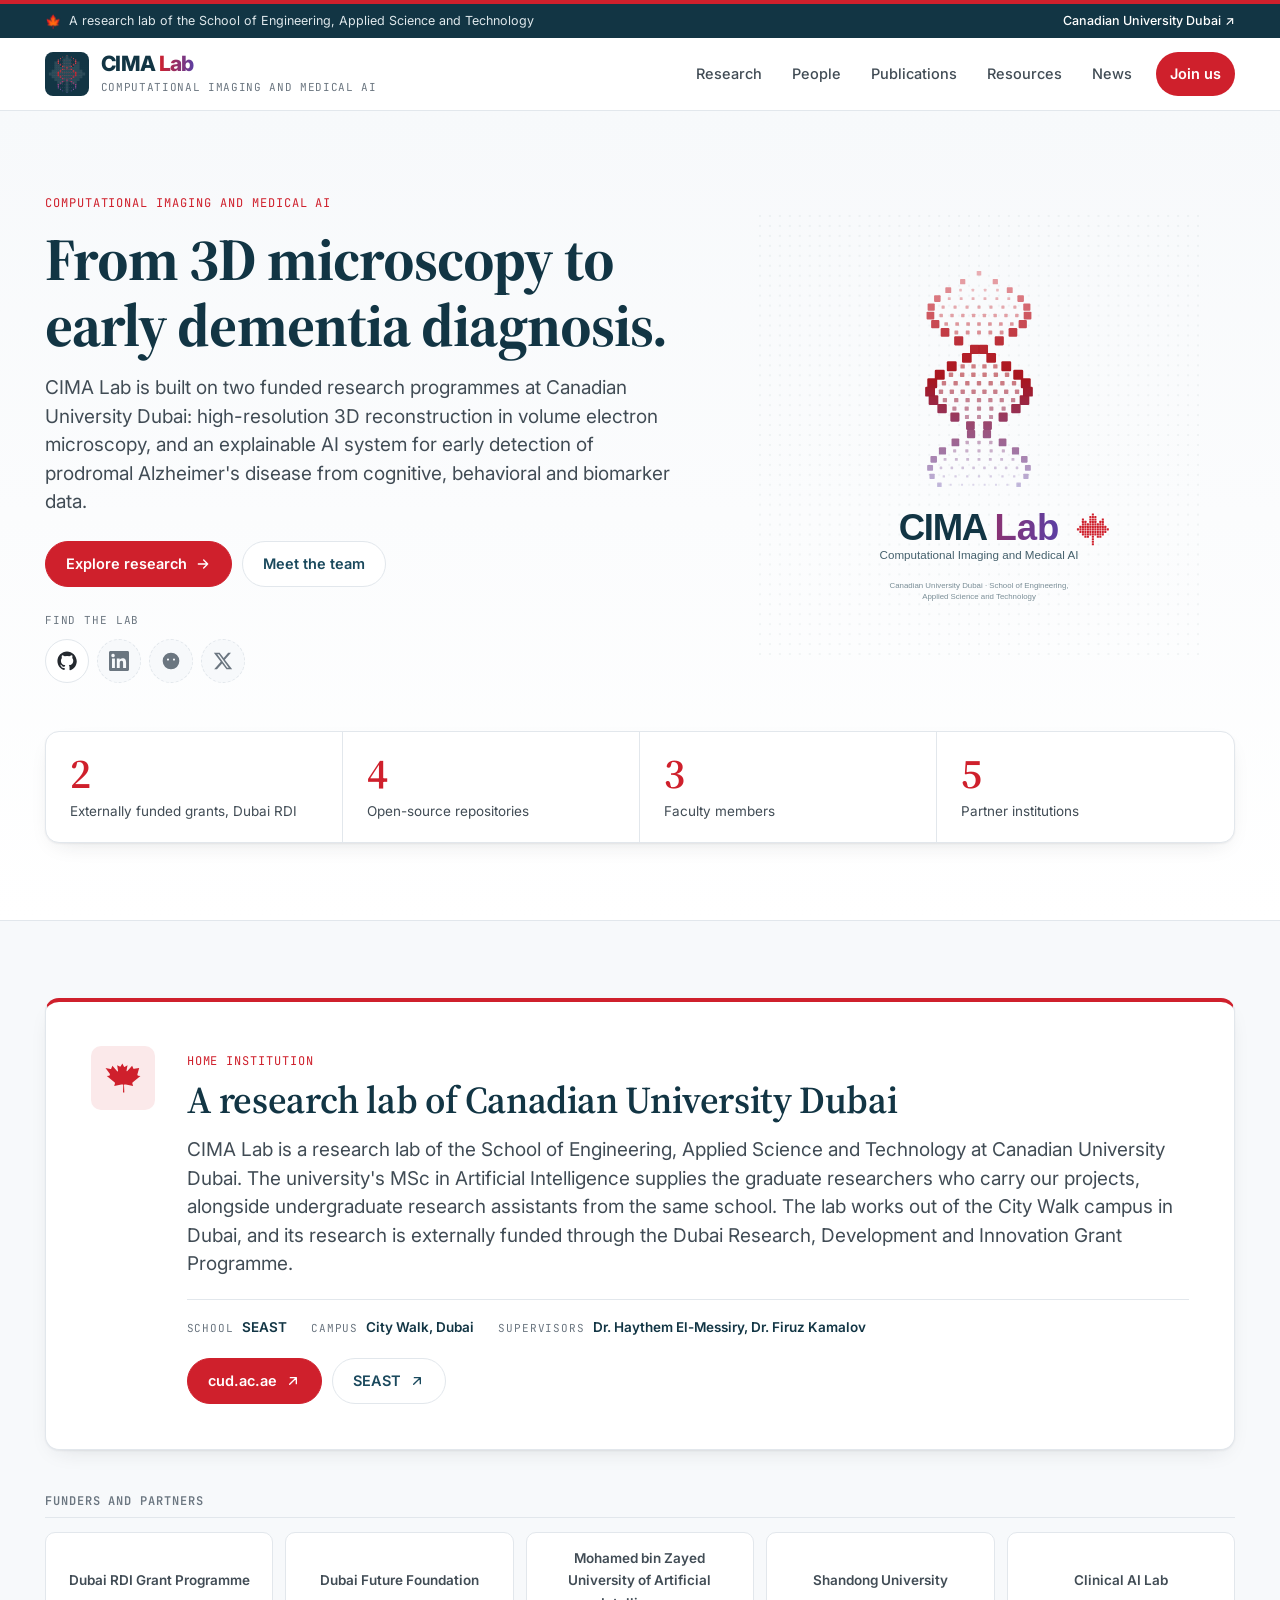
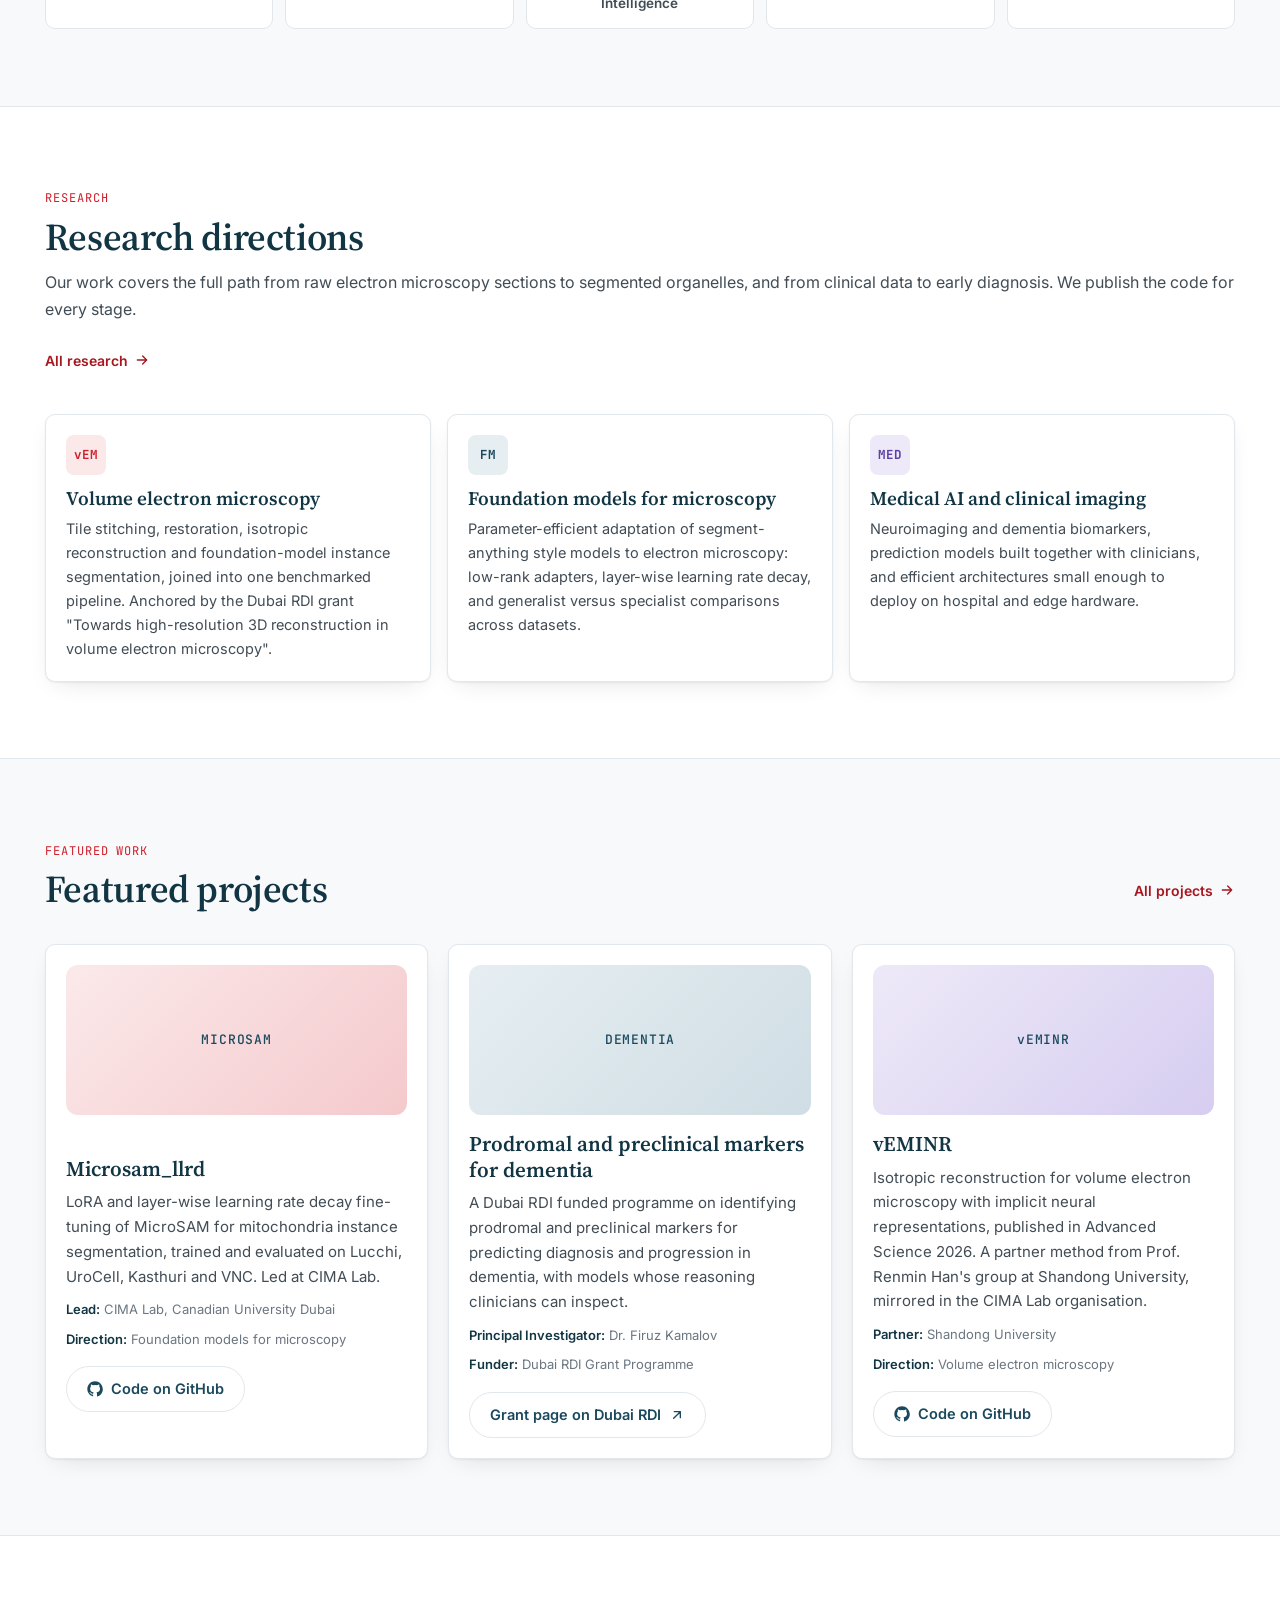
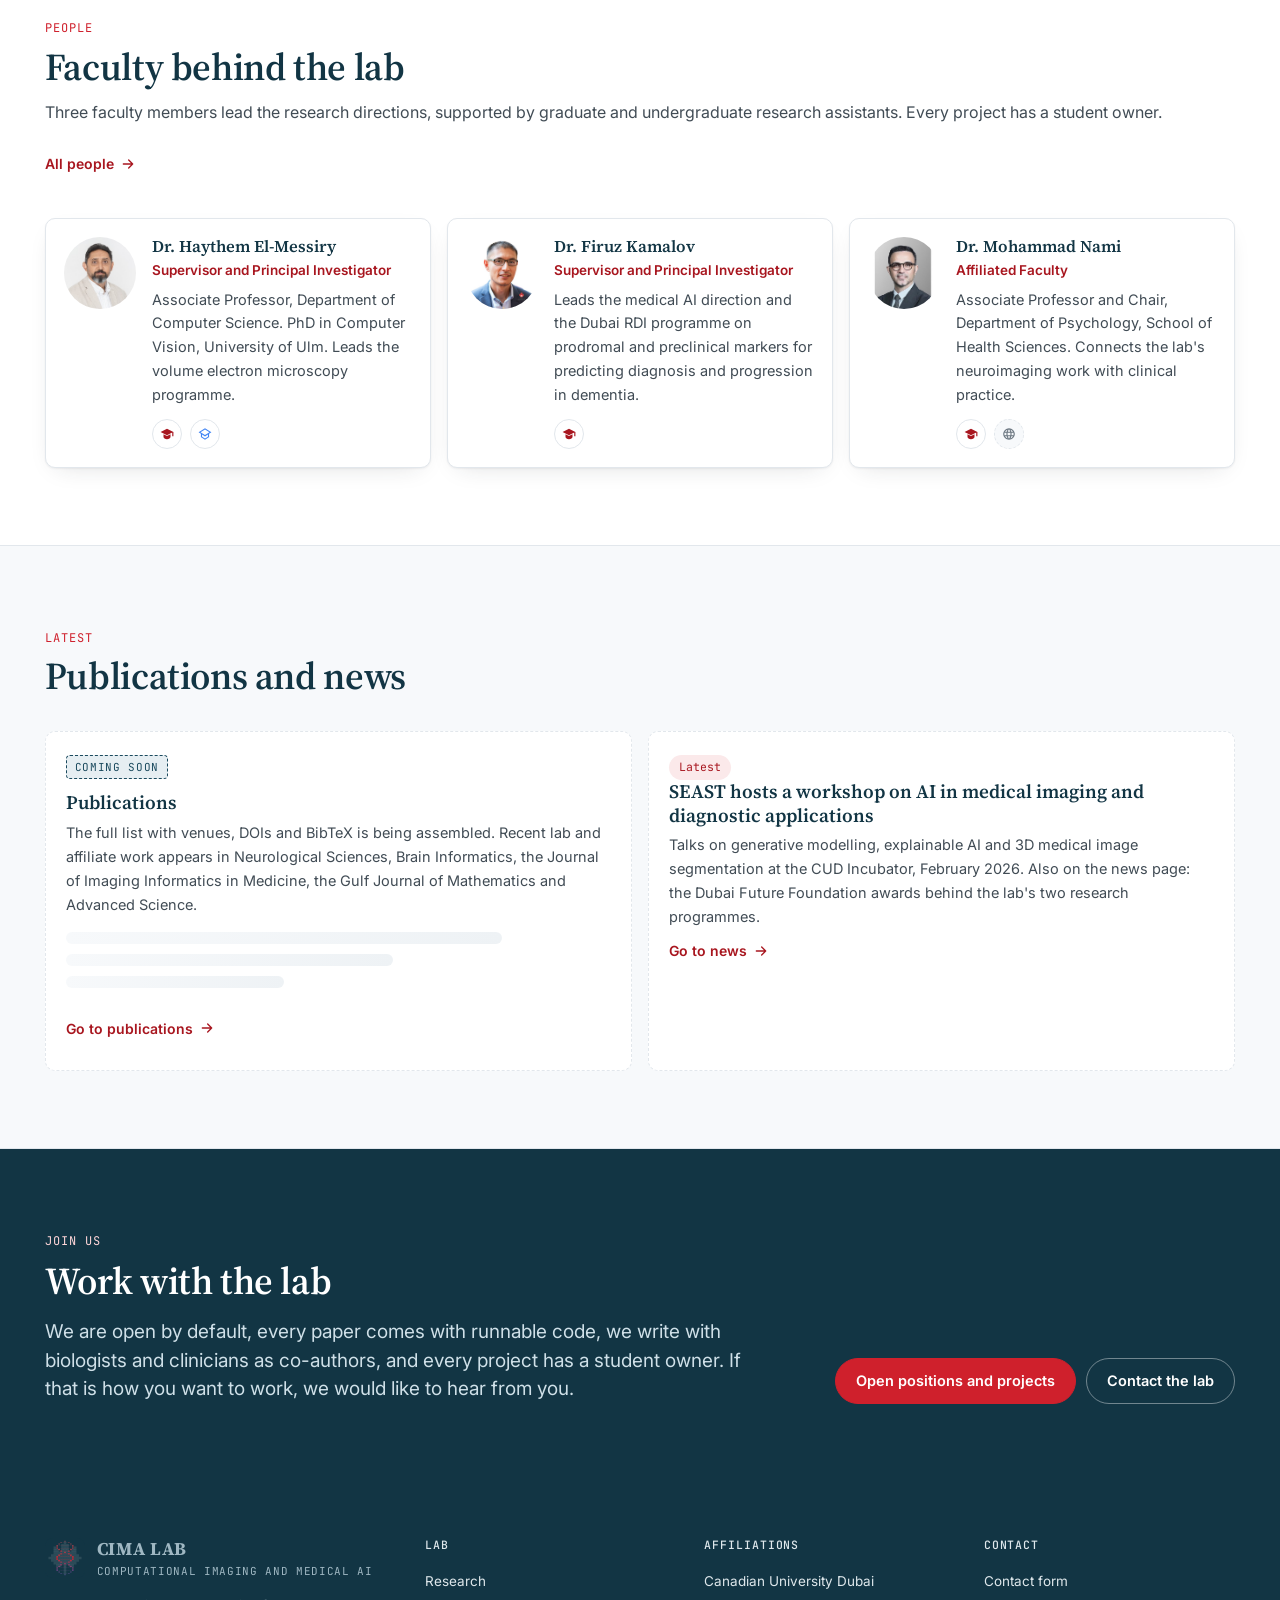
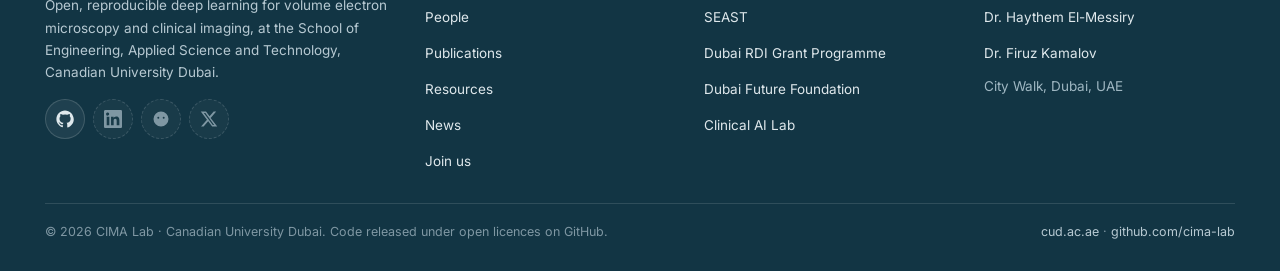
==== index.html @ 33dc1264 "Add CIMA Lab website for GitHub Pages org site" ====
<!DOCTYPE html>
<html lang="en" class="no-js">
<head>
<meta charset="UTF-8">
<meta name="viewport" content="width=device-width, initial-scale=1.0">
<title>CIMA Lab · Computational Imaging and Medical AI · Canadian University Dubai</title>
<meta name="description" content="CIMA Lab at Canadian University Dubai builds open, reproducible deep learning for volume electron microscopy and clinical imaging.">
<meta name="theme-color" content="#CF202C">
<link rel="icon" type="image/svg+xml" href="assets/logo/logo-light.svg">
<link rel="apple-touch-icon" href="assets/logo/logo-light.svg">
<meta property="og:site_name" content="CIMA Lab">
<meta property="og:title" content="CIMA Lab · Computational Imaging and Medical AI">
<meta property="og:description" content="CIMA Lab at Canadian University Dubai builds open, reproducible deep learning for volume electron microscopy and clinical imaging.">
<meta property="og:type" content="website">
<meta property="og:image" content="assets/banner-cover/cover-light.svg">
<meta name="twitter:card" content="summary_large_image">
<link rel="preconnect" href="https://fonts.googleapis.com">
<link rel="preconnect" href="https://fonts.gstatic.com" crossorigin>
<link href="https://fonts.googleapis.com/css2?family=Inter:wght@400;500;600;700&family=Source+Serif+4:opsz,wght@8..60,400;8..60,600;8..60,700&family=JetBrains+Mono:wght@400;500&display=swap" rel="stylesheet">
<link rel="stylesheet" href="css/variables.css">
<link rel="stylesheet" href="css/theme.css">
<link rel="stylesheet" href="css/site.css">
<link rel="stylesheet" href="css/pages/home.css">
</head>
<body>
<a class="skip" href="#main">Skip to content</a>

<!-- University affiliation ribbon (sticky) -->
<div class="unibar" role="region" aria-label="University affiliation">
  <div class="wrap">
    <span><span class="leaf" aria-hidden="true">🍁</span><span class="long">A research lab of the School of Engineering, Applied Science and Technology</span><span class="short" style="display:none">Canadian University Dubai</span></span>
    <a href="https://www.cud.ac.ae" target="_blank" rel="noopener">Canadian University Dubai <span aria-hidden="true">↗</span></a>
  </div>
</div>

<!-- Site header (sticky) -->
<header class="site-header">
  <div class="wrap">
    <a class="logo" href="index.html" aria-label="CIMA Lab home">
      <img src="assets/logo/logo-dark.svg" alt="" width="44" height="44">
      <span><span class="lt"><span class="w1">CIMA</span> <span class="w2">Lab</span></span><span class="ls">Computational Imaging and Medical AI</span></span>
    </a>
    <button class="nav-toggle" aria-expanded="false" aria-controls="site-nav" aria-label="Toggle navigation">
      <svg class="ic-menu" viewBox="0 0 24 24" fill="none" stroke="currentColor" stroke-width="2" stroke-linecap="round"><path d="M4 7h16M4 12h16M4 17h16"/></svg>
      <svg class="ic-close" viewBox="0 0 24 24" fill="none" stroke="currentColor" stroke-width="2" stroke-linecap="round"><path d="M6 6l12 12M18 6L6 18"/></svg>
    </button>
    <nav class="nav" id="site-nav" aria-label="Primary">
      <a href="research/index.html">Research</a>
      <a href="people.html">People</a>
      <a href="publications.html">Publications</a>
      <a href="resources.html">Resources</a>
      <a href="news/index.html">News</a>
      <a class="cta" href="join.html">Join us</a>
    </nav>
  </div>
</header>

<main id="main">

  <!-- 1. Hero -->
  <section class="sec hero" aria-labelledby="hero-title">
    <div class="wrap">
      <div class="hero-grid">
        <div>
          <span class="k">Computational Imaging and Medical AI</span>
          <h1 id="hero-title">From 3D microscopy to early dementia diagnosis.</h1>
          <p class="lede">CIMA Lab is built on two funded research programmes at Canadian University Dubai: high-resolution 3D reconstruction in volume electron microscopy, and an explainable AI system for early detection of prodromal Alzheimer's disease from cognitive, behavioral and biomarker data.</p>
          <div class="btns">
            <a class="btn red" href="research/index.html">Explore research
              <svg viewBox="0 0 24 24" fill="none" stroke="currentColor" stroke-width="2" stroke-linecap="round" stroke-linejoin="round" aria-hidden="true"><path d="M5 12h14M13 6l6 6-6 6"/></svg>
            </a>
            <a class="btn" href="people.html">Meet the team</a>
          </div>
          <div class="hero-links">
            <p class="lbl" id="hero-links-label">Find the lab</p>
            <div class="soc lg" aria-labelledby="hero-links-label">
              <a data-net="github" href="https://github.com/cima-lab" target="_blank" rel="noopener" aria-label="CIMA Lab on GitHub"><svg viewBox="0 0 24 24" aria-hidden="true"><path d="M12 .5C5.7.5.5 5.7.5 12c0 5.1 3.3 9.4 7.9 10.9.6.1.8-.3.8-.6v-2c-3.2.7-3.9-1.4-3.9-1.4-.5-1.3-1.3-1.7-1.3-1.7-1-.7.1-.7.1-.7 1.2.1 1.8 1.2 1.8 1.2 1 1.8 2.8 1.3 3.4 1 .1-.8.4-1.3.7-1.6-2.6-.3-5.3-1.3-5.3-5.7 0-1.3.5-2.3 1.2-3.1-.1-.3-.5-1.5.1-3.1 0 0 1-.3 3.2 1.2a11 11 0 0 1 5.8 0c2.2-1.5 3.2-1.2 3.2-1.2.6 1.6.2 2.8.1 3.1.8.8 1.2 1.8 1.2 3.1 0 4.4-2.7 5.4-5.3 5.7.4.4.8 1.1.8 2.2v3.3c0 .3.2.7.8.6 4.6-1.5 7.9-5.8 7.9-10.9C23.5 5.7 18.3.5 12 .5z"/></svg></a>
              <span class="off" title="LinkedIn page coming soon" aria-label="LinkedIn (coming soon)"><svg viewBox="0 0 24 24" aria-hidden="true"><path d="M20.4 20.4h-3.5v-5.6c0-1.3 0-3-1.9-3s-2.1 1.4-2.1 2.9v5.7H9.4V9h3.4v1.6c.5-.9 1.6-1.9 3.4-1.9 3.6 0 4.3 2.4 4.3 5.5v6.2zM5.3 7.4a2.1 2.1 0 1 1 0-4.1 2.1 2.1 0 0 1 0 4.1zM7.1 20.4H3.6V9h3.5v11.4zM22.2 0H1.8C.8 0 0 .8 0 1.7v20.5c0 1 .8 1.8 1.8 1.8h20.4c1 0 1.8-.8 1.8-1.8V1.7c0-1-.8-1.7-1.8-1.7z"/></svg></span>
              <span class="off" title="Hugging Face organisation coming soon" aria-label="Hugging Face (coming soon)"><svg viewBox="0 0 24 24" aria-hidden="true"><path d="M12 2a10 10 0 1 0 0 20 10 10 0 0 0 0-20zm-3.6 7a1.3 1.3 0 1 1 0 2.6 1.3 1.3 0 0 1 0-2.6zm7.2 0a1.3 1.3 0 1 1 0 2.6 1.3 1.3 0 0 1 0-2.6zM7.4 13.2c1.2 1.6 2.8 2.4 4.6 2.4s3.4-.8 4.6-2.4c.3-.4-.1-.9-.5-.7-1.3.6-2.7.9-4.1.9s-2.8-.3-4.1-.9c-.4-.2-.8.3-.5.7z"/></svg></span>
              <span class="off" title="X account coming soon" aria-label="X (coming soon)"><svg viewBox="0 0 24 24" aria-hidden="true"><path d="M18.2 2h3.4l-7.4 8.5L23 22h-6.8l-5.3-7-6.1 7H1.4l7.9-9L1 2h7l4.8 6.4L18.2 2zm-1.2 18h1.9L7.1 3.9H5.1L17 20z"/></svg></span>
            </div>
          </div>
        </div>

        <img class="hero-art" src="assets/banner-square/banner-transparent.svg" alt="The CIMA Lab mark: a helix of small squares rising through a dotted grid, shading from CUD red into violet, above the CIMA Lab wordmark." width="640" height="640">
      </div>

      <div class="stats">
        <div><b>2</b><span>Externally funded grants, Dubai RDI</span></div>
        <div><b>4</b><span>Open-source repositories</span></div>
        <div><b>3</b><span>Faculty members</span></div>
        <div><b>5</b><span>Partner institutions</span></div>
      </div>
    </div>
  </section>

  <!-- 2. Home institution -->
  <section class="sec alt" aria-labelledby="home-title">
    <div class="wrap">
      <div class="panel cud" data-reveal>
        <div class="cud-mark" aria-hidden="true"><svg viewBox="-67 -47 139 116" aria-hidden="true"><path d="M 0,-45 l 6.5,12.1 c 0.7,1.4 2.1,1.2 3.5,0.5 L 20,-38 l -3.8,20.1 c -0.8,3.7 1.8,3.7 3.1,2.1 l 18.4,-20.6 4.8,11.2 c 0.6,1.3 1.6,1.1 2.9,0.8 L 65,-28 l -6.3,22.9 c -1.3,5.1 -0.8,6.5 3,7.2 l 8.3,1.5 -29.6,24 c -1.2,1.2 -2.4,2.4 -1.5,5.4 l 2.6,8.5 -28,-5.3 c -3.4,-0.6 -6.9,-1.2 -7.1,1.5 l 1.2,29.1 h -5.2 l 1.2,-29.1 c -0.2,-2.7 -3.7,-2.1 -7.1,-1.5 l -28,5.3 2.6,-8.5 c 0.9,-3 -0.3,-4.2 -1.5,-5.4 l -29.6,-24 8.3,-1.5 c 3.8,-0.7 4.3,-2.1 3,-7.2 L -65,-28 l 18.9,4 c 1.3,0.3 2.3,0.5 2.9,-0.8 l 4.8,-11.2 18.4,20.6 c 1.3,1.6 3.9,1.6 3.1,-2.1 L -20,-38 l 10,4.6 c 1.4,0.7 2.8,0.9 3.5,-0.5 z"/></svg></div>
        <div>
          <span class="k">Home institution</span>
          <h2 id="home-title">A research lab of Canadian University Dubai</h2>
          <p>CIMA Lab is a research lab of the School of Engineering, Applied Science and Technology at Canadian University Dubai. The university's MSc in Artificial Intelligence supplies the graduate researchers who carry our projects, alongside undergraduate research assistants from the same school. The lab works out of the City Walk campus in Dubai, and its research is externally funded through the Dubai Research, Development and Innovation Grant Programme.</p>
          <ul class="cud-facts">
            <li><span class="lbl">School</span><b>SEAST</b></li>
            <li><span class="lbl">Campus</span><b>City Walk, Dubai</b></li>
            <li><span class="lbl">Supervisors</span><b>Dr. Haythem El-Messiry, Dr. Firuz Kamalov</b></li>
          </ul>
          <div class="btns">
            <a class="btn red" href="https://www.cud.ac.ae" target="_blank" rel="noopener">cud.ac.ae <svg viewBox="0 0 24 24" fill="none" stroke="currentColor" stroke-width="2" stroke-linecap="round" stroke-linejoin="round" aria-hidden="true"><path d="M7 17 17 7M8 7h9v9"/></svg></a>
            <a class="btn" href="https://www.cud.ac.ae/academics/schools/school-engineering-applied-science-and-technology" target="_blank" rel="noopener">SEAST <svg viewBox="0 0 24 24" fill="none" stroke="currentColor" stroke-width="2" stroke-linecap="round" stroke-linejoin="round" aria-hidden="true"><path d="M7 17 17 7M8 7h9v9"/></svg></a>
          </div>
        </div>
      </div>

      <div class="funders">
        <h3 class="role-h" id="partners-title">Funders and partners</h3>
        <div class="partners" aria-labelledby="partners-title">
          <a href="https://dubairdi.ae" target="_blank" rel="noopener">Dubai RDI Grant Programme</a>
          <a href="https://www.dubaifuture.ae" target="_blank" rel="noopener">Dubai Future Foundation</a>
          <a href="https://mbzuai.ac.ae" target="_blank" rel="noopener">Mohamed bin Zayed University of Artificial Intelligence</a>
          <a href="https://en.sdu.edu.cn" target="_blank" rel="noopener">Shandong University</a>
          <a href="https://clinicalailab.com" target="_blank" rel="noopener">Clinical AI Lab</a>
        </div>
      </div>
    </div>
  </section>

  <!-- 3. Research directions -->
  <section class="sec" aria-labelledby="research-title">
    <div class="wrap">
      <div class="sh">
        <div>
          <span class="k">Research</span>
          <h2 id="research-title">Research directions</h2>
          <p>Our work covers the full path from raw electron microscopy sections to segmented organelles, and from clinical data to early diagnosis. We publish the code for every stage.</p>
        </div>
        <a class="more" href="research/index.html">All research
          <svg viewBox="0 0 24 24" fill="none" stroke="currentColor" stroke-width="2" stroke-linecap="round" stroke-linejoin="round" aria-hidden="true"><path d="M5 12h14M13 6l6 6-6 6"/></svg>
        </a>
      </div>
      <div class="grid g3">
        <article class="card hover" data-reveal>
          <div class="ico" aria-hidden="true">vEM</div>
          <h3>Volume electron microscopy</h3>
          <p>Tile stitching, restoration, isotropic reconstruction and foundation-model instance segmentation, joined into one benchmarked pipeline. Anchored by the Dubai RDI grant "Towards high-resolution 3D reconstruction in volume electron microscopy".</p>
        </article>
        <article class="card hover" data-reveal>
          <div class="ico navy" aria-hidden="true">FM</div>
          <h3>Foundation models for microscopy</h3>
          <p>Parameter-efficient adaptation of segment-anything style models to electron microscopy: low-rank adapters, layer-wise learning rate decay, and generalist versus specialist comparisons across datasets.</p>
        </article>
        <article class="card hover" data-reveal>
          <div class="ico violet" aria-hidden="true">MED</div>
          <h3>Medical AI and clinical imaging</h3>
          <p>Neuroimaging and dementia biomarkers, prediction models built together with clinicians, and efficient architectures small enough to deploy on hospital and edge hardware.</p>
        </article>
      </div>
    </div>
  </section>

  <!-- 4. Featured work -->
  <section class="sec alt" aria-labelledby="featured-title">
    <div class="wrap">
      <div class="sh">
        <div>
          <span class="k">Featured work</span>
          <h2 id="featured-title">Featured projects</h2>
        </div>
        <a class="more" href="research/index.html">All projects
          <svg viewBox="0 0 24 24" fill="none" stroke="currentColor" stroke-width="2" stroke-linecap="round" stroke-linejoin="round" aria-hidden="true"><path d="M5 12h14M13 6l6 6-6 6"/></svg>
        </a>
      </div>
      <div class="grid featured">

        <article class="hcard compact" data-reveal>
          <div class="media red" aria-hidden="true"><span class="glyph">MICROSAM</span></div>
          <div>
            <h3>Microsam_llrd</h3>
            <p>LoRA and layer-wise learning rate decay fine-tuning of MicroSAM for mitochondria instance segmentation, trained and evaluated on Lucchi, UroCell, Kasthuri and VNC. Led at CIMA Lab.</p>
            <div class="meta"><span><b>Lead:</b> CIMA Lab, Canadian University Dubai</span><span><b>Direction:</b> Foundation models for microscopy</span></div>
            <div class="actions">
              <a class="btn" href="https://github.com/cima-lab/Microsam_llrd" target="_blank" rel="noopener">
                <svg viewBox="0 0 24 24" fill="currentColor" aria-hidden="true"><path d="M12 .5C5.7.5.5 5.7.5 12c0 5.1 3.3 9.4 7.9 10.9.6.1.8-.3.8-.6v-2c-3.2.7-3.9-1.4-3.9-1.4-.5-1.3-1.3-1.7-1.3-1.7-1-.7.1-.7.1-.7 1.2.1 1.8 1.2 1.8 1.2 1 1.8 2.8 1.3 3.4 1 .1-.8.4-1.3.7-1.6-2.6-.3-5.3-1.3-5.3-5.7 0-1.3.5-2.3 1.2-3.1-.1-.3-.5-1.5.1-3.1 0 0 1-.3 3.2 1.2a11 11 0 0 1 5.8 0c2.2-1.5 3.2-1.2 3.2-1.2.6 1.6.2 2.8.1 3.1.8.8 1.2 1.8 1.2 3.1 0 4.4-2.7 5.4-5.3 5.7.4.4.8 1.1.8 2.2v3.3c0 .3.2.7.8.6 4.6-1.5 7.9-5.8 7.9-10.9C23.5 5.7 18.3.5 12 .5z"/></svg>
                Code on GitHub
              </a>
            </div>
          </div>
        </article>

        <article class="hcard compact" data-reveal>
          <div class="media" aria-hidden="true"><span class="glyph">DEMENTIA</span></div>
          <div>
            <h3>Prodromal and preclinical markers for dementia</h3>
            <p>A Dubai RDI funded programme on identifying prodromal and preclinical markers for predicting diagnosis and progression in dementia, with models whose reasoning clinicians can inspect.</p>
            <div class="meta"><span><b>Principal Investigator:</b> Dr. Firuz Kamalov</span><span><b>Funder:</b> Dubai RDI Grant Programme</span></div>
            <div class="actions">
              <a class="btn" href="https://dubairdi.ae/grant-initiatives-identifying-prodromal-and-preclinical-markers-for-predicting-diagnosis-and-progression-in-dementia-2" target="_blank" rel="noopener">
                Grant page on Dubai RDI
                <svg viewBox="0 0 24 24" fill="none" stroke="currentColor" stroke-width="2" stroke-linecap="round" stroke-linejoin="round" aria-hidden="true"><path d="M7 17 17 7M8 7h9v9"/></svg>
              </a>
            </div>
          </div>
        </article>

        <article class="hcard compact" data-reveal>
          <div class="media violet" aria-hidden="true"><span class="glyph">vEMINR</span></div>
          <div>
            <h3>vEMINR</h3>
            <p>Isotropic reconstruction for volume electron microscopy with implicit neural representations, published in Advanced Science 2026. A partner method from Prof. Renmin Han's group at Shandong University, mirrored in the CIMA Lab organisation.</p>
            <div class="meta"><span><b>Partner:</b> Shandong University</span><span><b>Direction:</b> Volume electron microscopy</span></div>
            <div class="actions">
              <a class="btn" href="https://github.com/cima-lab/vEMINR" target="_blank" rel="noopener">
                <svg viewBox="0 0 24 24" fill="currentColor" aria-hidden="true"><path d="M12 .5C5.7.5.5 5.7.5 12c0 5.1 3.3 9.4 7.9 10.9.6.1.8-.3.8-.6v-2c-3.2.7-3.9-1.4-3.9-1.4-.5-1.3-1.3-1.7-1.3-1.7-1-.7.1-.7.1-.7 1.2.1 1.8 1.2 1.8 1.2 1 1.8 2.8 1.3 3.4 1 .1-.8.4-1.3.7-1.6-2.6-.3-5.3-1.3-5.3-5.7 0-1.3.5-2.3 1.2-3.1-.1-.3-.5-1.5.1-3.1 0 0 1-.3 3.2 1.2a11 11 0 0 1 5.8 0c2.2-1.5 3.2-1.2 3.2-1.2.6 1.6.2 2.8.1 3.1.8.8 1.2 1.8 1.2 3.1 0 4.4-2.7 5.4-5.3 5.7.4.4.8 1.1.8 2.2v3.3c0 .3.2.7.8.6 4.6-1.5 7.9-5.8 7.9-10.9C23.5 5.7 18.3.5 12 .5z"/></svg>
                Code on GitHub
              </a>
            </div>
          </div>
        </article>

      </div>
    </div>
  </section>

  <!-- 5. People preview -->
  <section class="sec" aria-labelledby="people-title">
    <div class="wrap">
      <div class="sh">
        <div>
          <span class="k">People</span>
          <h2 id="people-title">Faculty behind the lab</h2>
          <p>Three faculty members lead the research directions, supported by graduate and undergraduate research assistants. Every project has a student owner.</p>
        </div>
        <a class="more" href="people.html">All people
          <svg viewBox="0 0 24 24" fill="none" stroke="currentColor" stroke-width="2" stroke-linecap="round" stroke-linejoin="round" aria-hidden="true"><path d="M5 12h14M13 6l6 6-6 6"/></svg>
        </a>
      </div>
      <div class="grid g3">

        <article class="person" data-reveal>
          <img class="av" src="assets/people/haythem-el-messiry.jpg" alt="Dr. Haythem El-Messiry" width="72" height="72">
          <div>
            <h3>Dr. Haythem El-Messiry</h3>
            <p class="t">Supervisor and Principal Investigator</p>
            <p>Associate Professor, Department of Computer Science. PhD in Computer Vision, University of Ulm. Leads the volume electron microscopy programme.</p>
            <div class="soc sm">
              <a data-net="cud" href="https://www.cud.ac.ae/personnel/dr-haytham-el-messiry" target="_blank" rel="noopener" aria-label="Dr. Haythem El-Messiry, university profile"><svg viewBox="0 0 24 24" aria-hidden="true"><path d="M12 3 1 8.5l11 5.5 9-4.5V16h2V8.5L12 3zm-6 9.6V17c0 1.7 2.7 4 6 4s6-2.3 6-4v-4.4l-6 3-6-3z"/></svg></a>
              <a data-net="scholar" href="https://scholar.google.com/citations?view_op=view_citation&amp;hl=en&amp;user=DuK-U6oAAAAJ&amp;citation_for_view=DuK-U6oAAAAJ:4TOpqqG69KYC" target="_blank" rel="noopener" aria-label="Dr. Haythem El-Messiry on Google Scholar"><svg viewBox="0 0 24 24" aria-hidden="true"><path d="M12 2 1 9l4 2.6V17c0 .3.2.6.4.7L12 22l6.6-4.3c.2-.1.4-.4.4-.7v-5.4L23 9 12 2zm0 2.4L19.6 9 12 13.9 4.4 9 12 4.4zM7 12.9l5 3.2 5-3.2v3.6l-5 3.2-5-3.2v-3.6z"/></svg></a>
            </div>
          </div>
        </article>

        <article class="person" data-reveal>
          <img class="av" src="assets/people/firuz-kamalov.jpg" alt="Dr. Firuz Kamalov" width="72" height="72">
          <div>
            <h3>Dr. Firuz Kamalov</h3>
            <p class="t">Supervisor and Principal Investigator</p>
            <p>Leads the medical AI direction and the Dubai RDI programme on prodromal and preclinical markers for predicting diagnosis and progression in dementia.</p>
            <div class="soc sm">
              <a data-net="cud" href="https://www.cud.ac.ae/personnel/dr-firuz-kamalov" target="_blank" rel="noopener" aria-label="Dr. Firuz Kamalov, university profile"><svg viewBox="0 0 24 24" aria-hidden="true"><path d="M12 3 1 8.5l11 5.5 9-4.5V16h2V8.5L12 3zm-6 9.6V17c0 1.7 2.7 4 6 4s6-2.3 6-4v-4.4l-6 3-6-3z"/></svg></a>
            </div>
          </div>
        </article>

        <article class="person" data-reveal>
          <img class="av" src="assets/people/mohammad-nami.jpg" alt="Dr. Mohammad Nami" width="72" height="72">
          <div>
            <h3>Dr. Mohammad Nami</h3>
            <p class="t">Affiliated Faculty</p>
            <p>Associate Professor and Chair, Department of Psychology, School of Health Sciences. Connects the lab's neuroimaging work with clinical practice.</p>
            <div class="soc sm">
              <a data-net="cud" href="https://www.cud.ac.ae/personnel/dr-mohammad-nami" target="_blank" rel="noopener" aria-label="Dr. Mohammad Nami, university profile"><svg viewBox="0 0 24 24" aria-hidden="true"><path d="M12 3 1 8.5l11 5.5 9-4.5V16h2V8.5L12 3zm-6 9.6V17c0 1.7 2.7 4 6 4s6-2.3 6-4v-4.4l-6 3-6-3z"/></svg></a>
              <span class="off" title="Personal website not yet listed" aria-label="Website (not available)"><svg viewBox="0 0 24 24" aria-hidden="true"><path d="M12 2a10 10 0 1 0 0 20 10 10 0 0 0 0-20zm6.9 6h-3a15 15 0 0 0-1.3-3.5A8 8 0 0 1 18.9 8zM12 4c.9 1.2 1.6 2.6 2 4h-4c.4-1.4 1.1-2.8 2-4zM4.3 14a8 8 0 0 1 0-4h3.4a17 17 0 0 0 0 4H4.3zm.8 2h3a15 15 0 0 0 1.3 3.5A8 8 0 0 1 5.1 16zm3-8h-3a8 8 0 0 1 4.3-3.5A15 15 0 0 0 8.1 8zM12 20c-.9-1.2-1.6-2.6-2-4h4c-.4 1.4-1.1 2.8-2 4zm2.4-6H9.6a15 15 0 0 1 0-4h4.8a15 15 0 0 1 0 4zm.3 5.5A15 15 0 0 0 16 16h3a8 8 0 0 1-4.3 3.5zM16.3 14a17 17 0 0 0 0-4h3.4a8 8 0 0 1 0 4h-3.4z"/></svg></span>
            </div>
          </div>
        </article>

      </div>
    </div>
  </section>

  <!-- 6. Latest -->
  <section class="sec alt" aria-labelledby="latest-title">
    <div class="wrap">
      <div class="sh">
        <div>
          <span class="k">Latest</span>
          <h2 id="latest-title">Publications and news</h2>
        </div>
      </div>
      <div class="grid g2">

        <article class="soon-card" data-reveal>
          <span class="badge-soon">Coming soon</span>
          <h3>Publications</h3>
          <p>The full list with venues, DOIs and BibTeX is being assembled. Recent lab and affiliate work appears in Neurological Sciences, Brain Informatics, the Journal of Imaging Informatics in Medicine, the Gulf Journal of Mathematics and Advanced Science.</p>
          <div class="lines" aria-hidden="true">
            <div class="skeleton line w80"></div>
            <div class="skeleton line w60"></div>
            <div class="skeleton line w40"></div>
          </div>
          <a class="more" href="publications.html">Go to publications
            <svg viewBox="0 0 24 24" fill="none" stroke="currentColor" stroke-width="2" stroke-linecap="round" stroke-linejoin="round" aria-hidden="true"><path d="M5 12h14M13 6l6 6-6 6"/></svg>
          </a>
        </article>

        <article class="soon-card" data-reveal>
          <span class="pill red">Latest</span>
          <h3><a href="news/seast-ai-medical-imaging-workshop.html">SEAST hosts a workshop on AI in medical imaging and diagnostic applications</a></h3>
          <p>Talks on generative modelling, explainable AI and 3D medical image segmentation at the CUD Incubator, February 2026. Also on the news page: the Dubai Future Foundation awards behind the lab's two research programmes.</p>
          <a class="more" href="news/index.html">Go to news
            <svg viewBox="0 0 24 24" fill="none" stroke="currentColor" stroke-width="2" stroke-linecap="round" stroke-linejoin="round" aria-hidden="true"><path d="M5 12h14M13 6l6 6-6 6"/></svg>
          </a>
        </article>

      </div>
    </div>
  </section>

  <!-- 7. Join us -->
  <section class="sec join" aria-labelledby="join-title">
    <div class="wrap">
      <div>
        <span class="k">Join us</span>
        <h2 id="join-title">Work with the lab</h2>
        <p>We are open by default, every paper comes with runnable code, we write with biologists and clinicians as co-authors, and every project has a student owner. If that is how you want to work, we would like to hear from you.</p>
      </div>
      <div class="btns">
        <a class="btn red" href="join.html">Open positions and projects</a>
        <a class="btn on-dark" href="join.html#contact">Contact the lab</a>
      </div>
    </div>
  </section>

</main>

<!-- Footer -->
<footer class="site-footer">
  <div class="wrap">
    <div class="top">
      <div>
        <a class="fbrand" href="index.html"><img src="assets/logo/logo-dark.svg" alt="" width="40" height="40"><span><b>CIMA Lab</b><span>Computational Imaging and Medical AI</span></span></a>
        <p>Open, reproducible deep learning for volume electron microscopy and clinical imaging, at the School of Engineering, Applied Science and Technology, Canadian University Dubai.</p>
        <div class="soc" style="margin-top:16px">
          <a data-net="github" href="https://github.com/cima-lab" target="_blank" rel="noopener" aria-label="GitHub"><svg viewBox="0 0 24 24" aria-hidden="true"><path d="M12 .5C5.7.5.5 5.7.5 12c0 5.1 3.3 9.4 7.9 10.9.6.1.8-.3.8-.6v-2c-3.2.7-3.9-1.4-3.9-1.4-.5-1.3-1.3-1.7-1.3-1.7-1-.7.1-.7.1-.7 1.2.1 1.8 1.2 1.8 1.2 1 1.8 2.8 1.3 3.4 1 .1-.8.4-1.3.7-1.6-2.6-.3-5.3-1.3-5.3-5.7 0-1.3.5-2.3 1.2-3.1-.1-.3-.5-1.5.1-3.1 0 0 1-.3 3.2 1.2a11 11 0 0 1 5.8 0c2.2-1.5 3.2-1.2 3.2-1.2.6 1.6.2 2.8.1 3.1.8.8 1.2 1.8 1.2 3.1 0 4.4-2.7 5.4-5.3 5.7.4.4.8 1.1.8 2.2v3.3c0 .3.2.7.8.6 4.6-1.5 7.9-5.8 7.9-10.9C23.5 5.7 18.3.5 12 .5z"/></svg></a>
          <span class="off" title="LinkedIn page coming soon" aria-label="LinkedIn (coming soon)"><svg viewBox="0 0 24 24" aria-hidden="true"><path d="M20.4 20.4h-3.5v-5.6c0-1.3 0-3-1.9-3s-2.1 1.4-2.1 2.9v5.7H9.4V9h3.4v1.6c.5-.9 1.6-1.9 3.4-1.9 3.6 0 4.3 2.4 4.3 5.5v6.2zM5.3 7.4a2.1 2.1 0 1 1 0-4.1 2.1 2.1 0 0 1 0 4.1zM7.1 20.4H3.6V9h3.5v11.4zM22.2 0H1.8C.8 0 0 .8 0 1.7v20.5c0 1 .8 1.8 1.8 1.8h20.4c1 0 1.8-.8 1.8-1.8V1.7c0-1-.8-1.7-1.8-1.7z"/></svg></span>
          <span class="off" title="Hugging Face organisation coming soon" aria-label="Hugging Face (coming soon)"><svg viewBox="0 0 24 24" aria-hidden="true"><path d="M12 2a10 10 0 1 0 0 20 10 10 0 0 0 0-20zm-3.6 7a1.3 1.3 0 1 1 0 2.6 1.3 1.3 0 0 1 0-2.6zm7.2 0a1.3 1.3 0 1 1 0 2.6 1.3 1.3 0 0 1 0-2.6zM7.4 13.2c1.2 1.6 2.8 2.4 4.6 2.4s3.4-.8 4.6-2.4c.3-.4-.1-.9-.5-.7-1.3.6-2.7.9-4.1.9s-2.8-.3-4.1-.9c-.4-.2-.8.3-.5.7z"/></svg></span>
          <span class="off" title="X account coming soon" aria-label="X (coming soon)"><svg viewBox="0 0 24 24" aria-hidden="true"><path d="M18.2 2h3.4l-7.4 8.5L23 22h-6.8l-5.3-7-6.1 7H1.4l7.9-9L1 2h7l4.8 6.4L18.2 2zm-1.2 18h1.9L7.1 3.9H5.1L17 20z"/></svg></span>
        </div>
      </div>
      <div>
        <h4>Lab</h4>
        <ul>
          <li><a href="research/index.html">Research</a></li>
          <li><a href="people.html">People</a></li>
          <li><a href="publications.html">Publications</a></li>
          <li><a href="resources.html">Resources</a></li>
          <li><a href="news/index.html">News</a></li>
          <li><a href="join.html">Join us</a></li>
        </ul>
      </div>
      <div>
        <h4>Affiliations</h4>
        <ul>
          <li><a href="https://www.cud.ac.ae" target="_blank" rel="noopener">Canadian University Dubai</a></li>
          <li><a href="https://www.cud.ac.ae/academics/schools/school-engineering-applied-science-and-technology" target="_blank" rel="noopener">SEAST</a></li>
          <li><a href="https://dubairdi.ae" target="_blank" rel="noopener">Dubai RDI Grant Programme</a></li>
          <li><a href="https://www.dubaifuture.ae" target="_blank" rel="noopener">Dubai Future Foundation</a></li>
          <li><a href="https://clinicalailab.com" target="_blank" rel="noopener">Clinical AI Lab</a></li>
        </ul>
      </div>
      <div>
        <h4>Contact</h4>
        <ul>
          <li><a href="join.html#contact">Contact form</a></li>
          <li><a href="https://www.cud.ac.ae/personnel/dr-haytham-el-messiry" target="_blank" rel="noopener">Dr. Haythem El-Messiry</a></li>
          <li><a href="https://www.cud.ac.ae/personnel/dr-firuz-kamalov" target="_blank" rel="noopener">Dr. Firuz Kamalov</a></li>
          <li>City Walk, Dubai, UAE</li>
        </ul>
      </div>
    </div>
    <div class="bottom">
      <span>© 2026 CIMA Lab · Canadian University Dubai. Code released under open licences on GitHub.</span>
      <span><a href="https://www.cud.ac.ae" target="_blank" rel="noopener">cud.ac.ae</a> · <a href="https://github.com/cima-lab" target="_blank" rel="noopener">github.com/cima-lab</a></span>
    </div>
  </div>
</footer>

<script src="js/site.js" defer></script>
</body>
</html>
---- css/variables.css ----
:root {
  /* Colors — CUD red (primary accent) */
  --cud-red: #CF202C;
  --cud-red-dark: #A8161F;
  --cud-red-soft: #FBE9EA;

  /* Colors — Navy (structural / headings) */
  --navy: #1a495d;
  --navy-deep: #123544;
  --navy-soft: #E6EEF2;

  /* Colors — Violet (tertiary accent, used sparingly) */
  --violet: #5b3fa3;
  --violet-dark: #4a3286;

  /* Colors — Ink (text) */
  --ink: #1f262b;
  --ink-2: #414c55;
  --ink-3: #6b7680;

  /* Colors — Surfaces */
  --paper: #ffffff;
  --paper-2: #f7f9fb;
  --rule: #e2e7ec;

  /* Colors — Status */
  --ok: #1f7a4d;
  --ok-soft: #E4F3EA;
  --warn: #9a6700;
  --warn-soft: #FFF4D6;

  /* Typography — Font families */
  --serif: "Source Serif 4", Georgia, serif;
  --sans: "Inter", ui-sans-serif, system-ui, sans-serif;
  --mono: "JetBrains Mono", ui-monospace, monospace;

  /* Typography — Type scale */
  --text-micro: 11px;
  --text-caption: 12px;
  --text-small: 13.5px;
  --text-body: 14.5px;
  --text-base: 16px;
  --text-lede: clamp(16px, 1.7vw, 19px);
  --text-heading-sm: 19px;
  --text-heading: clamp(26px, 3.4vw, 38px);
  --text-heading-lg: clamp(30px, 4.4vw, 46px);
  --text-display: clamp(34px, 5.4vw, 60px);
  --text-stat: clamp(30px, 3.5vw, 42px);

  /* Typography — Line heights */
  --leading-tight: 1.1;
  --leading-heading: 1.15;
  --leading-heading-sm: 1.2;
  --leading-body: 1.5;
  --leading-base: 1.65;

  /* Spacing scale */
  --spacing-4: 4px;
  --spacing-6: 6px;
  --spacing-8: 8px;
  --spacing-10: 10px;
  --spacing-12: 12px;
  --spacing-14: 14px;
  --spacing-16: 16px;
  --spacing-18: 18px;
  --spacing-20: 20px;
  --spacing-22: 22px;
  --spacing-24: 24px;
  --spacing-28: 28px;
  --spacing-32: 32px;
  --spacing-40: 40px;

  /* Border radius */
  --radius-xs: 4px;
  --radius-sm: 6px;
  --radius-md: 8px;
  --r: 10px;
  --radius-card: var(--r);
  --radius-lg: 12px;
  --radius-xl: 14px;
  --radius-full: 999px;
  --radius-circle: 50%;

  /* Shadow */
  --shadow: 0 1px 2px rgba(31,38,43,.06), 0 8px 24px -12px rgba(31,38,43,.18);

  /* Motion (used by reveal-on-scroll interactions) */
  --ease: cubic-bezier(0.22, 1, 0.36, 1);
}
---- css/theme.css ----
/*
  Helix theme.css — reusable component classes for CIMA Lab pages.
  Include variables.css before this file. Together they reproduce the
  look of brief.html / brand.html / presence.html / helix-variations/index.html.
*/

/* Base */
* { margin: 0; padding: 0; box-sizing: border-box; }
html { scroll-behavior: smooth; }
body {
  font-family: var(--sans);
  background: var(--paper-2);
  color: var(--ink);
  font-size: var(--text-base);
  line-height: var(--leading-base);
  -webkit-font-smoothing: antialiased;
}
a { color: var(--cud-red-dark); }

/* Kicker label */
.k {
  font-family: var(--mono);
  font-size: var(--text-caption);
  letter-spacing: .08em;
  text-transform: uppercase;
  color: var(--cud-red);
}

/* Topnav + brand */
.topnav {
  position: sticky;
  top: 0;
  z-index: 40;
  display: flex;
  align-items: center;
  justify-content: space-between;
  gap: 12px;
  padding: 10px clamp(16px, 3vw, var(--spacing-32));
  background: rgba(255,255,255,.92);
  backdrop-filter: blur(10px);
  border-bottom: 1px solid var(--rule);
  border-top: 4px solid var(--cud-red);
}
.topnav .brand {
  display: inline-flex;
  align-items: center;
  gap: 8px;
  min-height: 44px;
  color: var(--navy);
  text-decoration: none;
  font-weight: 700;
  font-size: 17px;
  white-space: nowrap;
}
.topnav .brand .leaf { color: var(--cud-red); }
.topnav .right { display: flex; align-items: center; gap: 8px; flex-wrap: wrap; justify-content: flex-end; }
.topnav .counter { font-family: var(--mono); font-size: var(--text-micro); color: var(--ink-3); min-width: 6ch; text-align: right; }

/* Buttons — .btn (links) and topnav <button> share the same shape */
.topnav button,
.btn {
  display: inline-flex;
  align-items: center;
  justify-content: center;
  min-height: 44px;
  min-width: 44px;
  padding: 8px 14px;
  border-radius: var(--radius-full);
  border: 1px solid var(--rule);
  background: var(--paper);
  color: var(--navy);
  font: inherit;
  font-size: 14px;
  font-weight: 600;
  text-decoration: none;
  cursor: pointer;
}
.topnav button:hover,
.btn:hover { border-color: var(--navy); }

.btn.red { background: var(--cud-red); border-color: var(--cud-red); color: var(--paper); }
.btn.red:hover { background: var(--cud-red-dark); border-color: var(--cud-red-dark); }

.btn.purple { background: var(--violet); border-color: var(--violet); color: var(--paper); }
.btn.purple:hover { background: var(--violet-dark); border-color: var(--violet-dark); }

.btn.muted { color: var(--ink-3); border-color: var(--rule); background: var(--paper-2); }
.btn.muted:hover { color: var(--ink-2); border-color: var(--ink-3); }

@media (max-width: 640px) {
  .topnav .counter { display: none; }
  .topnav .right { flex-wrap: wrap; justify-content: flex-end; }
}

/* .box card */
.box {
  background: var(--paper-2);
  border: 1px solid var(--rule);
  border-radius: var(--radius-card);
  padding: var(--spacing-18) var(--spacing-20);
}
.box h4 {
  font-size: 14px;
  font-weight: 700;
  color: var(--navy-deep);
  text-transform: uppercase;
  letter-spacing: .04em;
  margin-bottom: 6px;
}
.box p { font-size: var(--text-body); color: var(--ink-2); }
.box ul { margin: 6px 0 0 18px; font-size: var(--text-body); color: var(--ink-2); }
.box li + li { margin-top: 4px; }

/* Stat callout (a .box modifier) */
.stat { text-align: left; }
.stat b {
  display: block;
  font-family: var(--serif);
  font-size: var(--text-stat);
  font-weight: 600;
  color: var(--cud-red);
  line-height: 1;
}
.stat span { font-size: 13.5px; color: var(--ink-2); }

/* Pill badges */
.pill {
  display: inline-block;
  font-family: var(--mono);
  font-size: 11.5px;
  color: var(--navy);
  background: var(--navy-soft);
  border-radius: var(--radius-full);
  padding: 3px 10px;
}
.pill.red { color: var(--cud-red-dark); background: var(--cud-red-soft); }
.pill.ok { color: var(--ok); background: var(--ok-soft); }

/* Flag / gap badges — same idea as .pill, rectangular radius */
.flag {
  display: inline-block;
  font-family: var(--mono);
  font-size: var(--text-micro);
  color: var(--warn);
  background: var(--warn-soft);
  border-radius: var(--radius-xs);
  padding: 1px 6px;
  vertical-align: middle;
}
.gap {
  display: inline-block;
  font-family: var(--mono);
  font-size: var(--text-micro);
  color: var(--navy);
  background: var(--navy-soft);
  border: 1px dashed var(--navy);
  border-radius: var(--radius-xs);
  padding: 1px 6px;
  vertical-align: middle;
  white-space: nowrap;
}

/* Grid column system */
.grid { display: grid; gap: var(--spacing-16); margin-top: var(--spacing-20); }
.g2 { grid-template-columns: 1fr 1fr; }
.g3 { grid-template-columns: repeat(3, 1fr); }
.g4 { grid-template-columns: repeat(4, 1fr); }
@media (max-width: 900px) { .g3, .g4 { grid-template-columns: 1fr 1fr; } }
@media (max-width: 640px) { .g2, .g3, .g4 { grid-template-columns: 1fr; } }

/* Table */
table { width: 100%; border-collapse: collapse; margin-top: var(--spacing-18); font-size: var(--text-body); }
th, td { text-align: left; padding: 10px 12px; border-bottom: 1px solid var(--rule); vertical-align: top; }
th {
  font-size: var(--text-caption);
  text-transform: uppercase;
  letter-spacing: .06em;
  color: var(--ink-3);
  font-weight: 600;
  background: var(--paper-2);
}
td b { color: var(--navy-deep); }
td code, .mono { font-family: var(--mono); font-size: 13px; }
.table-wrap { overflow-x: auto; -webkit-overflow-scrolling: touch; }
.table-wrap table { min-width: 640px; }
tr.rec td { background: var(--cud-red-soft); }

/* Elevated panel (.slide / section.variant / .set) */
.panel {
  background: var(--paper);
  border: 1px solid var(--rule);
  border-radius: var(--radius-xl);
  box-shadow: var(--shadow);
  padding: clamp(18px, 3.5vw, 56px);
  position: relative;
  scroll-margin-top: 80px;
}

/* Reveal-on-scroll utility (progressive enhancement, requires an IntersectionObserver in page JS) */
[data-reveal] { opacity: 0; transform: translateY(14px); transition: opacity .55s var(--ease), transform .55s var(--ease); }
[data-reveal].in { opacity: 1; transform: none; }
@media (prefers-reduced-motion: reduce) {
  [data-reveal] { opacity: 1 !important; transform: none !important; transition: none !important; }
}
---- css/site.css ----
/*
  CIMA Lab website - site.css
  Page chrome and shared components for the public lab website.
  Load order: variables.css -> theme.css -> site.css
  Every value here is drawn from design-system/DESIGN.md (Helix).
*/

:root {
  --pad: clamp(18px, 3.5vw, 64px);
  --unibar-h: 34px;
  --header-h: 72px;
  --max: none; /* content spans the viewport; only --pad gutters remain */
}

html { scroll-padding-top: calc(var(--unibar-h) + var(--header-h) + 16px); }
body { background: var(--paper); }
a { color: var(--cud-red-dark); text-decoration-thickness: 1px; text-underline-offset: 2px; }
img, svg { display: block; max-width: 100%; }
:focus-visible { outline: 2px solid var(--navy); outline-offset: 2px; border-radius: 4px; }
.sr-only { position: absolute; width: 1px; height: 1px; padding: 0; margin: -1px; overflow: hidden; clip: rect(0,0,0,0); white-space: nowrap; border: 0; }
.skip { position: absolute; left: 12px; top: -60px; z-index: 100; background: var(--navy-deep); color: #fff; padding: 10px 14px; border-radius: var(--radius-full); font-weight: 600; font-size: 14px; text-decoration: none; }
.skip:focus { top: 12px; }

.wrap { max-width: var(--max); width: 100%; margin: 0 auto; padding: 0 var(--pad); }

/* ---------- University affiliation ribbon (sticky, sits above header) ---------- */
.unibar {
  position: sticky; top: 0; z-index: 60;
  min-height: var(--unibar-h);
  background: var(--navy-deep); color: #dfe8ec;
  border-top: 4px solid var(--cud-red);
  font-size: 12.5px; line-height: 1.3;
}
.unibar .wrap { display: flex; justify-content: space-between; align-items: center; gap: 10px 16px; min-height: var(--unibar-h); padding-top: 4px; padding-bottom: 4px; }
.unibar span { display: inline-flex; align-items: center; gap: 8px; }
.unibar .leaf { color: #ff8c94; font-size: 13px; }
.unibar a { color: #fff; text-decoration: none; font-weight: 500; white-space: nowrap; display: inline-flex; align-items: center; gap: 4px; min-height: 26px; }
.unibar a:hover { text-decoration: underline; text-decoration-color: rgba(255,255,255,.5); }
@media (max-width: 640px) { .unibar .wrap span.long { display: none; } }

/* ---------- Site header (sticky, below the ribbon) ---------- */
.site-header {
  position: sticky; top: var(--unibar-h); z-index: 50;
  background: rgba(255,255,255,.92); backdrop-filter: blur(10px); -webkit-backdrop-filter: blur(10px);
  border-bottom: 1px solid var(--rule);
}
.site-header .wrap { display: flex; align-items: center; justify-content: space-between; gap: 12px; min-height: var(--header-h); }
.logo { display: inline-flex; align-items: center; gap: 12px; text-decoration: none; color: inherit; min-height: 44px; }
.logo img { width: 44px; height: 44px; border-radius: var(--radius-md); flex: none; }
.logo .lt { display: block; font-family: var(--sans); font-size: 21px; font-weight: 800; color: var(--navy-deep); line-height: 1.1; letter-spacing: -0.03em; white-space: nowrap; }
.logo .lt .w2 { background: linear-gradient(90deg, var(--cud-red), var(--violet)); -webkit-background-clip: text; background-clip: text; color: transparent; }
.logo .ls { display: block; font-family: var(--mono); font-size: 11px; color: var(--ink-3); letter-spacing: .06em; text-transform: uppercase; margin-top: 3px; white-space: nowrap; }
@media (max-width: 480px) { .logo .ls { display: none; } .logo .lt { font-size: 18px; } }

.nav { display: flex; align-items: center; gap: 2px; }
.nav a { display: inline-flex; align-items: center; min-height: 44px; padding: 8px 14px; text-decoration: none; font-size: 14.5px; font-weight: 500; color: var(--ink-2); border-radius: var(--radius-full); transition: background .18s var(--ease), color .18s var(--ease); }
.nav a:hover { background: var(--paper-2); color: var(--navy-deep); }
.nav a[aria-current="page"] { color: var(--navy-deep); background: var(--navy-soft); font-weight: 600; }
.nav a.cta { background: var(--cud-red); color: #fff; margin-left: 8px; font-weight: 600; }
.nav a.cta:hover { background: var(--cud-red-dark); color: #fff; }
.nav a.cta[aria-current="page"] { background: var(--cud-red-dark); }

.nav-toggle { display: none; align-items: center; justify-content: center; width: 44px; height: 44px; border-radius: var(--radius-full); border: 1px solid var(--rule); background: var(--paper); color: var(--navy-deep); cursor: pointer; }
.nav-toggle svg { width: 20px; height: 20px; }
.nav-toggle .ic-close { display: none; }
.nav-toggle[aria-expanded="true"] .ic-menu { display: none; }
.nav-toggle[aria-expanded="true"] .ic-close { display: block; }

@media (max-width: 900px) {
  .nav-toggle { display: inline-flex; }
  .nav { position: absolute; left: 0; right: 0; top: 100%; display: none; flex-direction: column; align-items: stretch; gap: 4px; padding: 10px var(--pad) 16px; background: #fff; border-bottom: 1px solid var(--rule); box-shadow: var(--shadow); }
  .nav.open { display: flex; }
  .nav a { min-height: 48px; font-size: 16px; }
  .nav a.cta { margin-left: 0; margin-top: 6px; justify-content: center; }
}

/* ---------- Page header block (for interior pages) ---------- */
.page-head { padding: clamp(40px, 6vw, 72px) 0 clamp(24px, 4vw, 40px); border-bottom: 1px solid var(--rule); background: linear-gradient(180deg, var(--paper-2), #fff); }
.page-head h1 { font-family: var(--serif); font-weight: 700; font-size: var(--text-heading-lg); color: var(--navy-deep); line-height: var(--leading-tight); margin: 10px 0 14px; letter-spacing: -0.01em; }
.page-head .lede { color: var(--ink-2); font-size: var(--text-lede); }
/* Page head with brand artwork on the right (banner / cover / logo SVGs). Text column spans the remaining width. */
.page-head.with-art .wrap { display: grid; grid-template-columns: minmax(0, 1fr) minmax(260px, 34%); gap: clamp(20px, 4vw, 56px); align-items: center; }
.page-head .ph-text { min-width: 0; }
.page-head .art { margin: 0; display: flex; justify-content: flex-end; }
.page-head .art img { width: 100%; height: auto; }
.page-head.art-dark .art img { border-radius: var(--radius-lg); box-shadow: var(--shadow); }
@media (max-width: 860px) { .page-head.with-art .wrap { grid-template-columns: 1fr; } .page-head .art { justify-content: center; } .page-head .art img { max-width: 520px; } }
.page-head .row { display: flex; justify-content: space-between; align-items: flex-end; gap: 20px; flex-wrap: wrap; }

/* ---------- Sections ---------- */
section.sec { padding: clamp(44px, 6vw, 80px) 0; border-bottom: 1px solid var(--rule); scroll-margin-top: calc(var(--unibar-h) + var(--header-h) + 8px); }
section.sec:last-of-type { border-bottom: 0; }
section.sec.alt { background: var(--paper-2); }
.sh { display: flex; justify-content: space-between; align-items: flex-end; gap: 16px; flex-wrap: wrap; margin-bottom: clamp(20px, 3vw, 32px); }
.sh h2, section.sec h2 { font-family: var(--serif); font-weight: 600; font-size: var(--text-heading); color: var(--navy-deep); line-height: var(--leading-heading); margin-top: 6px; letter-spacing: -0.01em; }
.sh p { color: var(--ink-2); margin-top: 10px; }
.sh .more { font-size: 14px; font-weight: 600; color: var(--cud-red-dark); text-decoration: none; min-height: 44px; display: inline-flex; align-items: center; gap: 6px; }
.sh .more:hover { text-decoration: underline; }
h3 { font-family: var(--serif); font-weight: 600; color: var(--navy-deep); line-height: 1.25; }

/* ---------- Buttons (site variant, pill per design system) ---------- */
.btns { display: flex; gap: 10px; flex-wrap: wrap; }
.btn { gap: 8px; padding: 10px 20px; font-size: 14.5px; transition: background .18s var(--ease), border-color .18s var(--ease), color .18s var(--ease), transform .18s var(--ease); }
.btn:active { transform: translateY(1px); }
.btn svg { width: 16px; height: 16px; flex: none; }
.btn.navy { background: var(--navy); border-color: var(--navy); color: #fff; }
.btn.navy:hover { background: var(--navy-deep); border-color: var(--navy-deep); }
.btn.ghost { background: transparent; }
.btn.sm { min-height: 36px; padding: 6px 14px; font-size: 13.5px; }
.btn.sm svg { width: 14px; height: 14px; }
.btn[aria-disabled="true"], .btn.scoped { color: var(--ink-3); background: var(--paper-2); border-style: dashed; pointer-events: none; }

/* ---------- Cards ---------- */
.card { background: #fff; border: 1px solid var(--rule); border-radius: var(--r); padding: 20px; box-shadow: var(--shadow); transition: border-color .18s var(--ease), transform .25s var(--ease); }
.card h3 { font-size: 19px; margin-bottom: 6px; }
.card p { font-size: var(--text-body); color: var(--ink-2); }
a.card { text-decoration: none; color: inherit; display: block; }
a.card:hover, .card.hover:hover { border-color: var(--navy); }
.card .ico { width: 40px; height: 40px; border-radius: var(--radius-md); background: var(--cud-red-soft); color: var(--cud-red); display: grid; place-items: center; font-weight: 700; margin-bottom: 12px; font-family: var(--mono); font-size: 12.5px; }
.card .ico.navy { background: var(--navy-soft); color: var(--navy); }
.card .ico.violet { background: #EEE9F8; color: var(--violet); }

/* Big horizontal card (research grants, projects, people) */
.hcard { display: grid; grid-template-columns: 200px 1fr; gap: clamp(18px, 3vw, 32px); align-items: start; background: #fff; border: 1px solid var(--rule); border-radius: var(--radius-xl); padding: clamp(18px, 3vw, 28px); box-shadow: var(--shadow); position: relative; }
.hcard.compact { grid-template-columns: 120px 1fr; border-radius: var(--r); padding: 18px 20px; }
.hcard .media { border-radius: var(--radius-lg); overflow: hidden; aspect-ratio: 1; background: linear-gradient(135deg, var(--navy-soft), #cfdde4); position: relative; display: grid; place-items: center; }
.hcard .media.red { background: linear-gradient(135deg, var(--cud-red-soft), #f4c9cc); }
.hcard .media.violet { background: linear-gradient(135deg, #EEE9F8, #d6cdf0); }
.hcard .media.navy { background: linear-gradient(160deg, #2b6f8a 0%, var(--navy-deep) 60%, #0c2530 100%); }
.hcard .media img { width: 100%; height: 100%; object-fit: cover; }
.hcard .media .glyph { font-family: var(--mono); font-size: 13px; font-weight: 500; color: var(--navy); letter-spacing: .06em; }
.hcard h3 { font-size: clamp(20px, 2.2vw, 26px); margin: 6px 0 8px; }
.hcard h3 a { color: inherit; text-decoration: none; }
.hcard h3 a:hover { color: var(--cud-red-dark); }
.hcard p { color: var(--ink-2); font-size: 15px; max-width: 70ch; }
.hcard .meta { display: flex; flex-wrap: wrap; gap: 8px 16px; font-size: 13px; color: var(--ink-3); margin-top: 10px; }
.hcard .meta b { color: var(--navy-deep); font-weight: 600; }
.hcard .actions { display: flex; flex-wrap: wrap; gap: 8px; margin-top: 16px; }
@media (max-width: 760px) {
  .hcard { grid-template-columns: 1fr; }
  .hcard .media { aspect-ratio: 16 / 7; max-height: 180px; }
  .hcard.compact { grid-template-columns: 1fr; }
  .hcard.compact .media { display: none; }
}

/* Tags */
.tags { display: flex; flex-wrap: wrap; gap: 6px; margin-top: 12px; }
.tags span, .tag { font-family: var(--mono); font-size: 11.5px; font-weight: 500; color: var(--ink-3); background: var(--paper-2); border: 1px solid var(--rule); border-radius: var(--radius-full); padding: 3px 10px; }

/* Role / group heading */
.role-h { font-family: var(--mono); font-size: var(--text-caption); letter-spacing: .08em; text-transform: uppercase; color: var(--ink-3); margin: clamp(28px, 4vw, 44px) 0 14px; padding-bottom: 8px; border-bottom: 1px solid var(--rule); display: flex; justify-content: space-between; gap: 12px; }
.role-h:first-of-type { margin-top: 0; }

/* ---------- Social icon links (brand-coloured at rest, filled on hover) ---------- */
.soc { display: flex; flex-wrap: wrap; gap: 8px; }
.soc a, .soc span.off {
  --brand: var(--navy);
  display: inline-flex; align-items: center; justify-content: center; gap: 6px;
  min-width: 40px; min-height: 40px; padding: 0 10px; border-radius: var(--radius-full);
  border: 1px solid var(--rule); background: #fff; color: var(--brand); text-decoration: none;
  font-size: 12.5px; font-weight: 500; transition: background .18s var(--ease), color .18s var(--ease), border-color .18s var(--ease);
}
.soc svg { width: 18px; height: 18px; flex: none; fill: currentColor; }
.soc a:hover { background: var(--brand); border-color: var(--brand); color: #fff; }
.soc a[data-net="github"] { --brand: #24292f; }
.soc a[data-net="linkedin"] { --brand: #0a66c2; }
.soc a[data-net="scholar"] { --brand: #4285f4; }
.soc a[data-net="orcid"] { --brand: #a6ce39; }
.soc a[data-net="hf"] { --brand: #ff9d00; }
.soc a[data-net="x"] { --brand: #000; }
.soc a[data-net="email"] { --brand: var(--cud-red); }
.soc a[data-net="cud"] { --brand: var(--cud-red-dark); }
.soc a[data-net="web"] { --brand: var(--navy); }
.soc a[data-net="springer"], .soc a[data-net="doi"] { --brand: var(--navy-deep); }
.soc span.off { color: var(--ink-3); background: var(--paper-2); border-style: dashed; cursor: default; }
.soc.lg a, .soc.lg span.off { min-width: 44px; min-height: 44px; }
.soc.lg svg { width: 20px; height: 20px; }
/* Compact icon row (people cards): small, icon-only */
.soc.sm a, .soc.sm span.off { min-width: 30px; min-height: 30px; padding: 0 6px; }
.soc.sm svg { width: 14px; height: 14px; }

/* ---------- Scoped / coming-soon placeholders ---------- */
.scoped { position: relative; }
.badge-soon { display: inline-flex; align-items: center; gap: 6px; font-family: var(--mono); font-size: 11px; letter-spacing: .06em; text-transform: uppercase; color: var(--navy); background: var(--navy-soft); border: 1px dashed var(--navy); border-radius: var(--radius-xs); padding: 2px 8px; }
.skeleton { background: linear-gradient(90deg, var(--paper-2) 0%, #eef2f5 50%, var(--paper-2) 100%); background-size: 200% 100%; border-radius: var(--radius-sm); animation: shimmer 1.8s linear infinite; }
.skeleton.line { height: 12px; margin-top: 10px; }
.skeleton.line.w60 { width: 60%; } .skeleton.line.w80 { width: 80%; } .skeleton.line.w40 { width: 40%; }
.skeleton.block { aspect-ratio: 16 / 9; }
.skeleton.circle { width: 56px; height: 56px; border-radius: 50%; }
@keyframes shimmer { 0% { background-position: 200% 0; } 100% { background-position: -200% 0; } }
@media (prefers-reduced-motion: reduce) { .skeleton { animation: none; } }
.soon-card { background: #fff; border: 1px dashed var(--rule); border-radius: var(--r); padding: 20px; }
.soon-card .badge-soon { margin-bottom: 12px; }

/* ---------- Stats strip ---------- */
.stats { display: grid; grid-template-columns: repeat(4, 1fr); border: 1px solid var(--rule); border-radius: var(--radius-xl); overflow: hidden; background: #fff; box-shadow: var(--shadow); }
.stats > div { padding: 20px 24px; border-right: 1px solid var(--rule); }
.stats > div:last-child { border-right: 0; }
.stats b { display: block; font-family: var(--serif); font-size: var(--text-stat); font-weight: 600; color: var(--cud-red); line-height: 1; }
.stats span { font-size: 13.5px; color: var(--ink-2); display: block; margin-top: 6px; }
@media (max-width: 760px) { .stats { grid-template-columns: 1fr 1fr; } .stats > div:nth-child(2) { border-right: 0; } .stats > div:nth-child(-n+2) { border-bottom: 1px solid var(--rule); } }

/* ---------- Partner / affiliation logos row ---------- */
.partners { display: grid; grid-template-columns: repeat(auto-fit, minmax(180px, 1fr)); gap: 12px; }
.partners a, .partners span { display: flex; align-items: center; justify-content: center; text-align: center; min-height: 72px; border: 1px solid var(--rule); border-radius: var(--r); padding: 14px 18px; font-weight: 600; color: var(--ink-2); font-size: 14px; background: #fff; text-decoration: none; transition: border-color .18s var(--ease), color .18s var(--ease); }
.partners a:hover { border-color: var(--navy); color: var(--navy-deep); }

/* ---------- Forms ---------- */
.form { display: grid; gap: 14px; }
.form .row2 { display: grid; grid-template-columns: 1fr 1fr; gap: 14px; }
@media (max-width: 640px) { .form .row2 { grid-template-columns: 1fr; } }
.field label { display: block; font-size: 13.5px; font-weight: 600; color: var(--navy-deep); margin-bottom: 6px; }
.field label small { font-weight: 400; color: var(--ink-3); }
.field input, .field select, .field textarea { width: 100%; font: inherit; font-size: 15px; color: var(--ink); background: #fff; border: 1px solid var(--rule); border-radius: var(--radius-md); padding: 11px 14px; min-height: 46px; transition: border-color .18s var(--ease), box-shadow .18s var(--ease); }
.field textarea { min-height: 140px; resize: vertical; }
.field input:focus, .field select:focus, .field textarea:focus { outline: none; border-color: var(--navy); box-shadow: 0 0 0 3px var(--navy-soft); }
.field input[aria-invalid="true"], .field textarea[aria-invalid="true"] { border-color: var(--cud-red); }
.field .err { display: none; font-size: 12.5px; color: var(--cud-red-dark); margin-top: 6px; }
.field.invalid .err { display: block; }
.form .note { font-size: 12.5px; color: var(--ink-3); }
.form-status { display: none; padding: 14px 16px; border-radius: var(--r); font-size: 14.5px; }
.form-status.ok { display: block; background: var(--ok-soft); color: var(--ok); border: 1px solid #bfe2cc; }
.form-status.err { display: block; background: var(--cud-red-soft); color: var(--cud-red-dark); border: 1px solid #f2c2c6; }

/* ---------- Footer ---------- */
.site-footer { background: var(--navy-deep); color: #9fb7c2; font-size: 13.5px; margin-top: 0; }
.site-footer .top { display: grid; grid-template-columns: 1.4fr 1fr 1fr 1fr; gap: 28px; padding: clamp(36px, 5vw, 56px) 0 28px; border-bottom: 1px solid rgba(255,255,255,.12); }
@media (max-width: 900px) { .site-footer .top { grid-template-columns: 1fr 1fr; } }
@media (max-width: 560px) { .site-footer .top { grid-template-columns: 1fr; } }
.site-footer .fbrand { display: flex; gap: 12px; align-items: center; text-decoration: none; color: #fff; }
.site-footer .fbrand img { width: 40px; height: 40px; border-radius: var(--radius-md); }
.site-footer .fbrand b { display: block; font-family: var(--serif); font-size: 18px; line-height: 1.1; }
.site-footer .fbrand span { display: block; font-family: var(--mono); font-size: 11px; color: #9fb7c2; letter-spacing: .06em; text-transform: uppercase; margin-top: 3px; }
.site-footer p { margin-top: 14px; max-width: 40ch; color: #b7c9d2; }
.site-footer h4 { font-family: var(--mono); font-size: 11.5px; letter-spacing: .08em; text-transform: uppercase; color: #dfe8ec; margin-bottom: 12px; font-weight: 500; }
.site-footer ul { list-style: none; display: grid; gap: 8px; }
.site-footer ul a { color: #dfe8ec; text-decoration: none; display: inline-flex; align-items: center; gap: 6px; min-height: 28px; }
.site-footer ul a:hover { color: #fff; text-decoration: underline; text-decoration-color: rgba(255,255,255,.4); }
.site-footer .soc a { background: rgba(255,255,255,.06); border-color: rgba(255,255,255,.15); color: #dfe8ec; }
.site-footer .soc a:hover { background: #fff; border-color: #fff; color: var(--brand); }
.site-footer .soc span.off { background: rgba(255,255,255,.03); border-color: rgba(255,255,255,.15); color: #7f97a3; }
.site-footer .bottom { display: flex; justify-content: space-between; gap: 12px 24px; flex-wrap: wrap; padding: 18px 0 28px; font-size: 12.5px; color: #7f97a3; }
.site-footer .bottom a { color: #b7c9d2; text-decoration: none; }
.site-footer .bottom a:hover { color: #fff; }

/* ---------- Reveal on scroll (progressive enhancement) ---------- */
[data-reveal] { opacity: 0; transform: translateY(14px); transition: opacity .55s var(--ease), transform .55s var(--ease); }
[data-reveal].in, .no-js [data-reveal] { opacity: 1; transform: none; }
@media (prefers-reduced-motion: reduce) { [data-reveal] { opacity: 1 !important; transform: none !important; transition: none !important; } }

/* ---------- Print ---------- */
@media print {
  .unibar, .site-header, .site-footer, .nav-toggle, .skip { display: none !important; }
  body { background: #fff; }
  section.sec { padding: 18px 0; break-inside: avoid; }
  .card, .hcard { box-shadow: none; }
}
---- css/pages/home.css ----
/*
  CIMA Lab website - home page (index.html) styles.
  Load after variables.css -> theme.css -> site.css.
  Only tokens from variables.css are used: one shadow, 10px cards,
  14px panels, 999px pills, Source Serif 4 headings, Inter body,
  JetBrains Mono labels.
*/

/* ---------- Hero ---------- */
.hero {
  background: linear-gradient(180deg, var(--paper-2), var(--paper));
  padding: clamp(36px, 5.5vw, 72px) 0 clamp(32px, 5vw, 60px);
}
/* Two columns carry the measure: text ~55%, artwork ~45%. No ch caps. */
.hero-grid {
  display: grid;
  grid-template-columns: minmax(0, 1.22fr) minmax(0, 1fr);
  gap: clamp(28px, 4vw, 64px);
  align-items: center;
}
.hero h1 {
  font-family: var(--serif);
  font-weight: 700;
  font-size: var(--text-display);
  line-height: var(--leading-tight);
  letter-spacing: -0.015em;
  color: var(--navy-deep);
  margin: var(--spacing-12) 0 var(--spacing-16);
}
.hero .lede {
  color: var(--ink-2);
  font-size: var(--text-lede);
  line-height: var(--leading-body);
}
.hero .btns { margin-top: var(--spacing-24); }

.hero-links { margin-top: var(--spacing-24); }
.hero-links .lbl {
  font-family: var(--mono);
  font-size: var(--text-micro);
  letter-spacing: .08em;
  text-transform: uppercase;
  color: var(--ink-3);
  margin-bottom: var(--spacing-10);
}

/* Hero artwork: the transparent square banner, unframed so its own dotted
   grid and helix blend into the hero gradient. */
.hero-art {
  width: 100%;
  max-width: 448px;
  height: auto;
  margin: 0 auto;
}

.hero .stats { margin-top: clamp(28px, 4vw, 48px); }

@media (max-width: 900px) {
  .hero-grid { grid-template-columns: 1fr; }
  .hero-art { width: 70%; max-width: 322px; }
}

/* ---------- Shared bits for this page ---------- */
.sh .more svg { width: 16px; height: 16px; flex: none; }
.stack { display: grid; gap: var(--spacing-16); }

/* Featured work: three cards per row, media on top */
.featured { grid-template-columns: repeat(3, minmax(0, 1fr)); gap: var(--spacing-20); align-items: stretch; }
.featured .hcard.compact { grid-template-columns: 1fr; gap: var(--spacing-16); padding: 20px; }
.featured .hcard.compact .media { display: grid; aspect-ratio: 16 / 7; width: 100%; }
.featured .hcard.compact > div { display: flex; flex-direction: column; min-height: 0; }
.featured .hcard.compact h3 { font-size: 21px; margin-top: 0; }
.featured .hcard.compact p { max-width: none; }
.featured .hcard.compact .actions { margin-top: auto; padding-top: var(--spacing-16); }
@media (max-width: 1024px) { .featured { grid-template-columns: repeat(2, minmax(0, 1fr)); } }
@media (max-width: 640px) { .featured { grid-template-columns: 1fr; } }

/* ---------- Home institution panel (Canadian University Dubai) ---------- */
.panel.cud {
  border-top: 4px solid var(--cud-red);
  display: grid;
  grid-template-columns: 64px minmax(0, 1fr);
  gap: clamp(18px, 2.5vw, 32px);
  align-items: start;
}
.cud-mark {
  width: 64px;
  height: 64px;
  border-radius: var(--r);
  background: var(--cud-red-soft);
  display: grid;
  place-items: center;
}
.cud-mark svg { width: 36px; height: 36px; fill: var(--cud-red); }
.panel.cud p {
  color: var(--ink-2);
  font-size: var(--text-lede);
  line-height: var(--leading-body);
  margin-top: var(--spacing-14);
}
.cud-facts {
  list-style: none;
  display: flex;
  flex-wrap: wrap;
  gap: var(--spacing-8) var(--spacing-24);
  margin-top: var(--spacing-20);
  padding-top: var(--spacing-16);
  border-top: 1px solid var(--rule);
}
.cud-facts li { display: flex; align-items: baseline; gap: var(--spacing-8); }
.cud-facts .lbl {
  font-family: var(--mono);
  font-size: var(--text-micro);
  letter-spacing: .08em;
  text-transform: uppercase;
  color: var(--ink-3);
}
.cud-facts b { font-size: var(--text-small); font-weight: 600; color: var(--navy-deep); }
.panel.cud .btns { margin-top: var(--spacing-20); }

@media (max-width: 640px) {
  .panel.cud { grid-template-columns: 1fr; }
}

/* ---------- Funders and partners strip ---------- */
.funders { margin-top: clamp(28px, 4vw, 44px); }
.funders .partners a { min-height: 60px; font-size: 13.5px; }

/* ---------- People preview ---------- */
.person {
  display: flex;
  gap: var(--spacing-16);
  align-items: flex-start;
  background: var(--paper);
  border: 1px solid var(--rule);
  border-radius: var(--r);
  padding: var(--spacing-18);
  box-shadow: var(--shadow);
  transition: border-color .18s var(--ease);
}
.person:hover { border-color: var(--navy); }
.person .av {
  width: 72px;
  height: 72px;
  flex: none;
  border-radius: var(--radius-circle);
  object-fit: cover;
  background: var(--navy-soft);
}
.person h3 { font-size: 16.5px; }
.person .t {
  font-size: var(--text-small);
  font-weight: 600;
  color: var(--cud-red-dark);
  margin-top: 2px;
}
.person p { font-size: var(--text-body); color: var(--ink-2); margin-top: var(--spacing-6); }
.person .soc { margin-top: var(--spacing-12); }

/* ---------- Latest (publications / news placeholders) ---------- */
.soon-card h3 { font-size: var(--text-heading-sm); margin-bottom: var(--spacing-6); }
.soon-card p { font-size: var(--text-body); color: var(--ink-2); }
.soon-card .lines { margin: var(--spacing-16) 0 var(--spacing-18); }
.soon-card .more {
  font-size: 14px;
  font-weight: 600;
  color: var(--cud-red-dark);
  text-decoration: none;
  min-height: 44px;
  display: inline-flex;
  align-items: center;
  gap: var(--spacing-6);
}
.soon-card .more svg { width: 16px; height: 16px; flex: none; }
.soon-card .more:hover { text-decoration: underline; }

/* ---------- Join band ---------- */
.join {
  background: var(--navy-deep);
  color: #dfe8ec;
  border-bottom: 0;
}
/* Two columns keep the measure sensible at full width, without a ch cap. */
section.sec.join .wrap {
  display: grid;
  grid-template-columns: minmax(0, 1.6fr) minmax(0, 1fr);
  gap: clamp(20px, 4vw, 56px);
  align-items: end;
}
.join .k { color: #ffd6d9; }
/* section.sec h2 in site.css is more specific than .join h2, so match it. */
section.sec.join h2 { color: var(--paper); margin: var(--spacing-8) 0 var(--spacing-14); }
.join p { color: #cfe0e8; font-size: var(--text-lede); line-height: var(--leading-body); }
.join .btns { justify-content: flex-end; }
.join .btn.on-dark {
  background: transparent;
  border-color: rgba(255, 255, 255, .4);
  color: var(--paper);
}
.join .btn.on-dark:hover { background: rgba(255, 255, 255, .1); border-color: var(--paper); }
.join :focus-visible { outline-color: var(--paper); }

@media (max-width: 860px) {
  section.sec.join .wrap { grid-template-columns: 1fr; align-items: start; }
  .join .btns { justify-content: flex-start; margin-top: clamp(20px, 3vw, 28px); }
}

/* Latest news teaser: linked title */
.soon-card h3 a { color: inherit; text-decoration: none; }
.soon-card h3 a:hover { color: var(--cud-red-dark); }
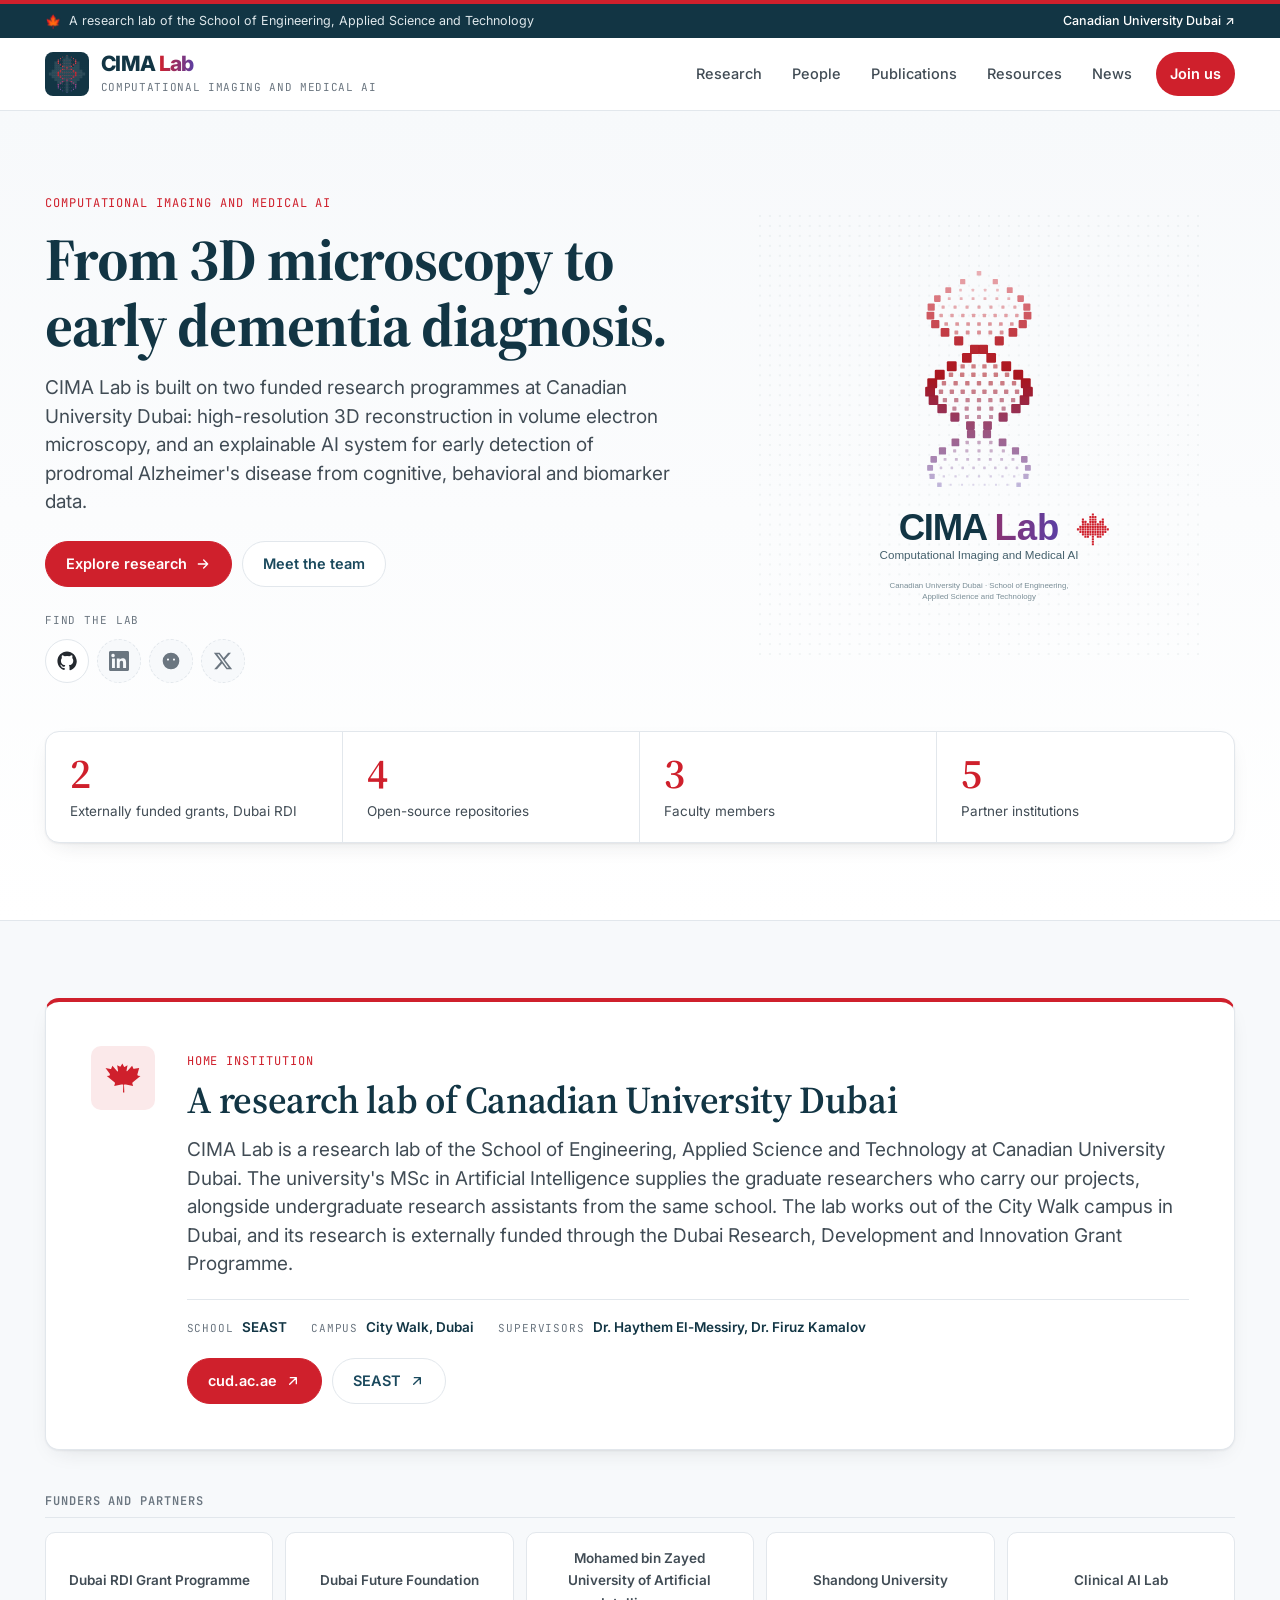
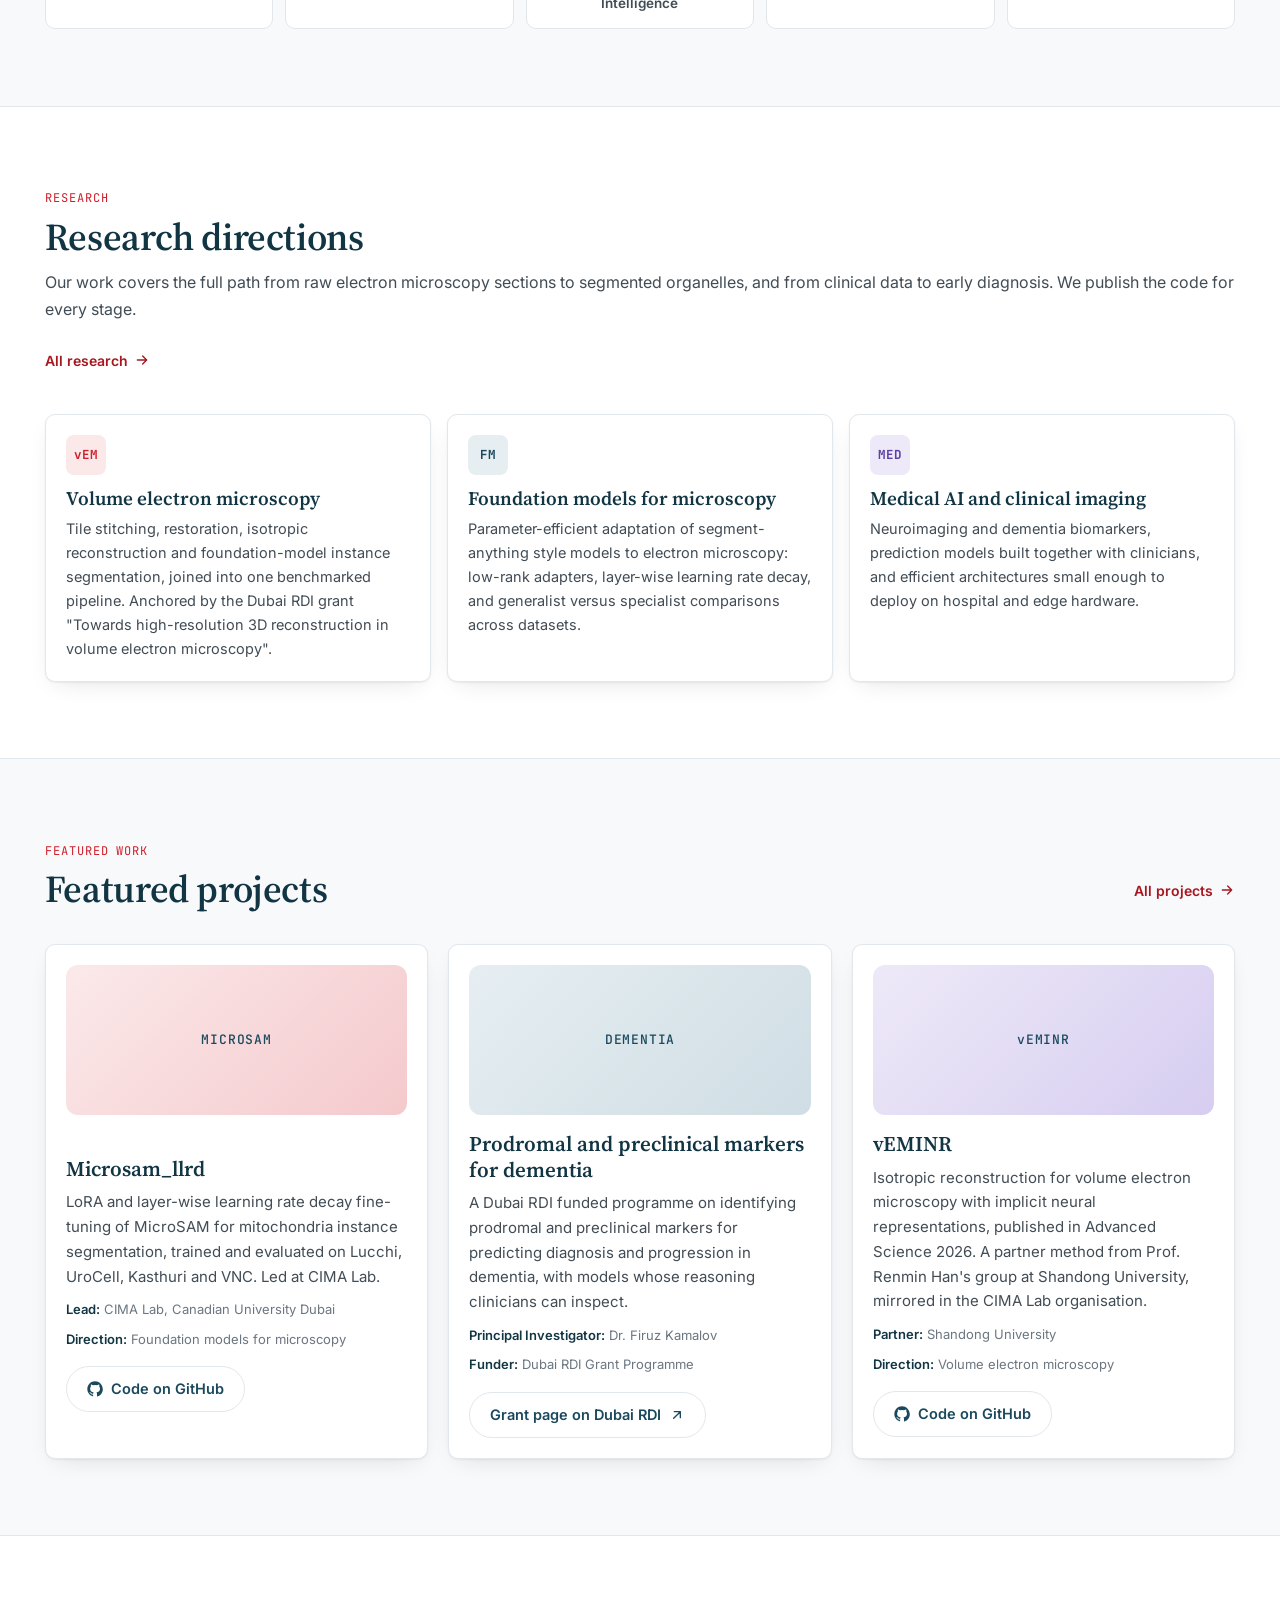
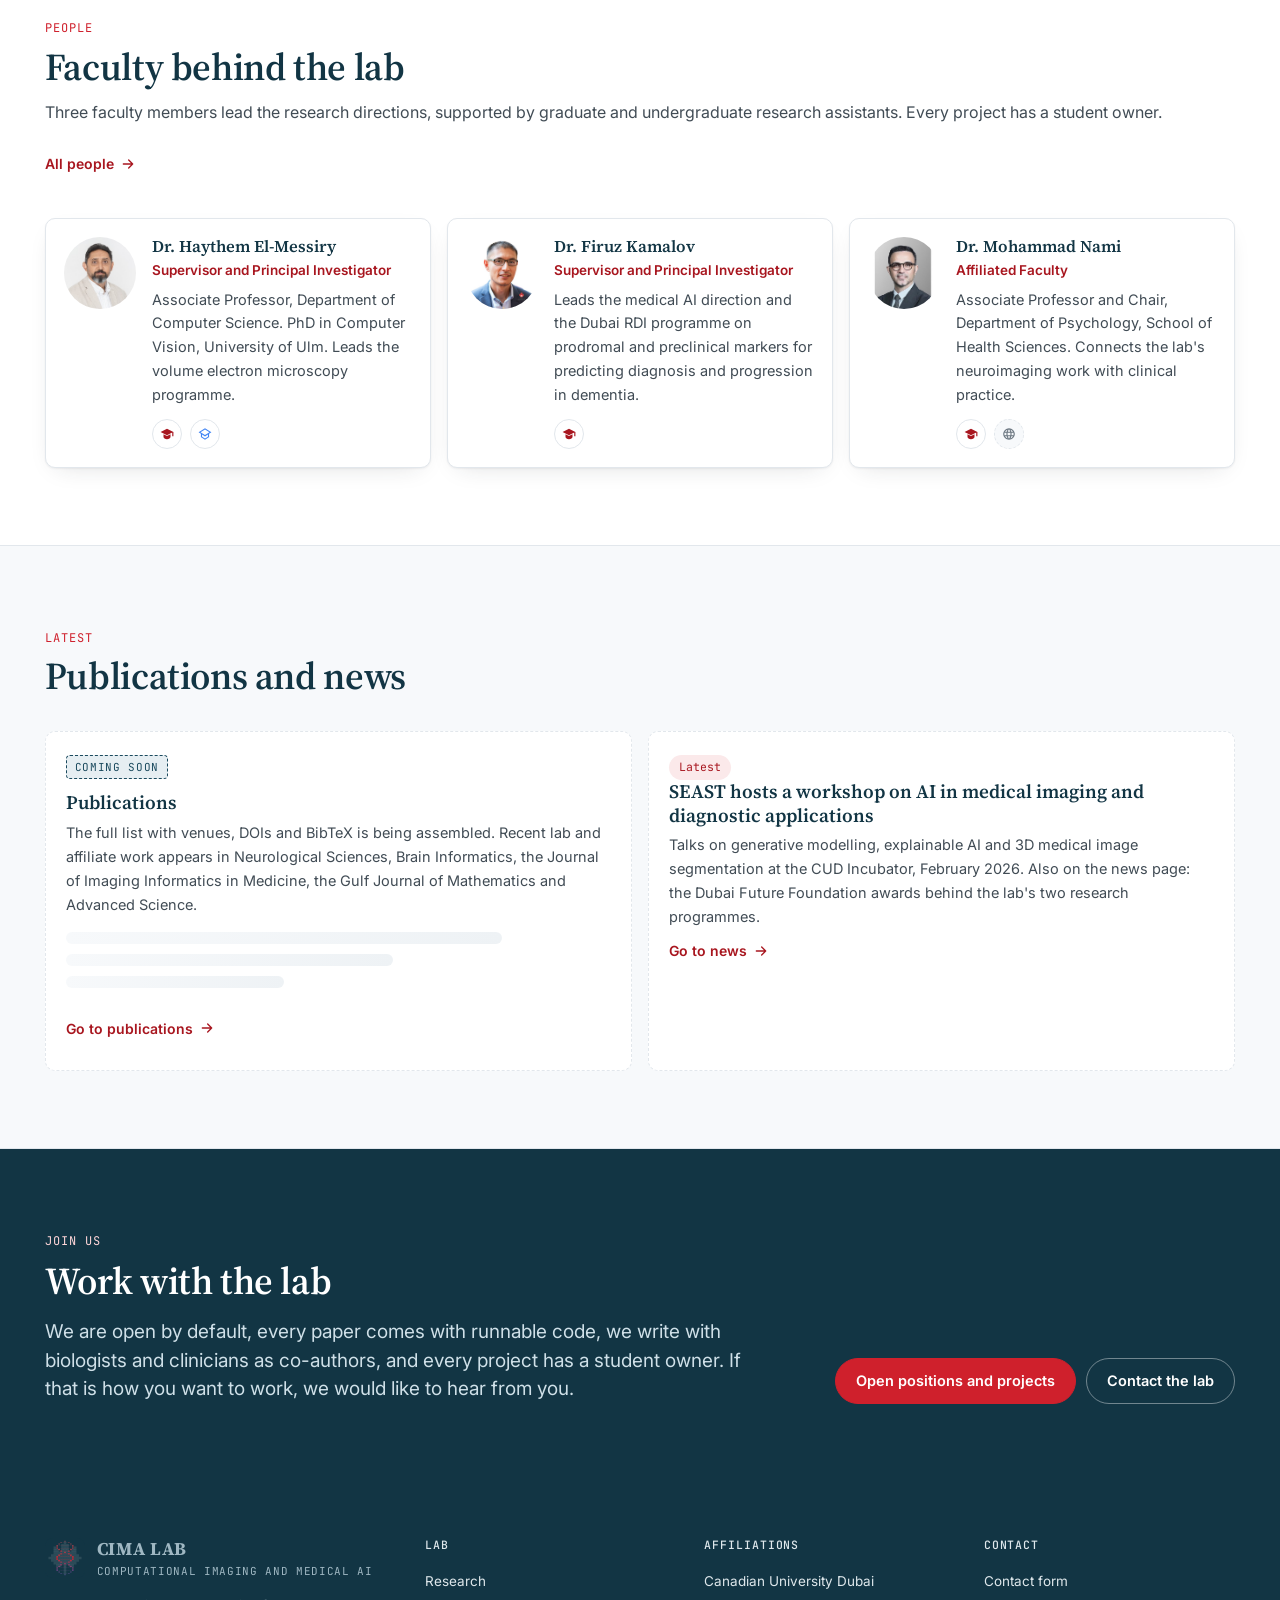
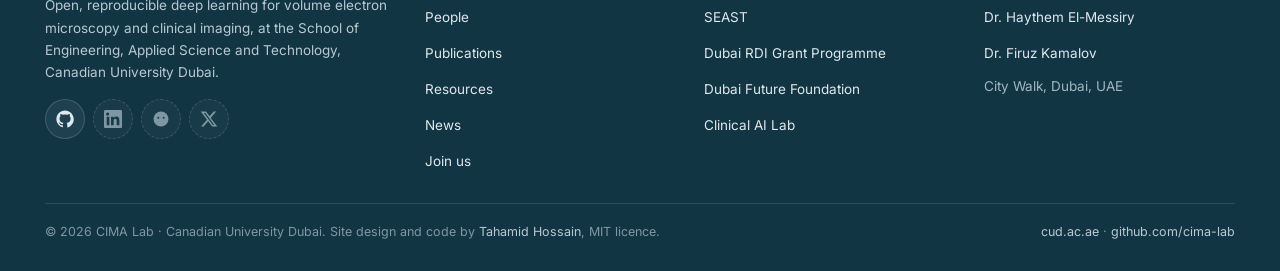
==== commit 08b7b359: "Add MIT LICENSE and site author byline in footer" ====
--- a/index.html
+++ b/index.html
@@ -382,7 +382,7 @@
       </div>
     </div>
     <div class="bottom">
-      <span>© 2026 CIMA Lab · Canadian University Dubai. Code released under open licences on GitHub.</span>
+      <span>© 2026 CIMA Lab · Canadian University Dubai. Site design and code by <a href="https://github.com/thtahamid" target="_blank" rel="noopener">Tahamid Hossain</a>, MIT licence.</span>
       <span><a href="https://www.cud.ac.ae" target="_blank" rel="noopener">cud.ac.ae</a> · <a href="https://github.com/cima-lab" target="_blank" rel="noopener">github.com/cima-lab</a></span>
     </div>
   </div>
